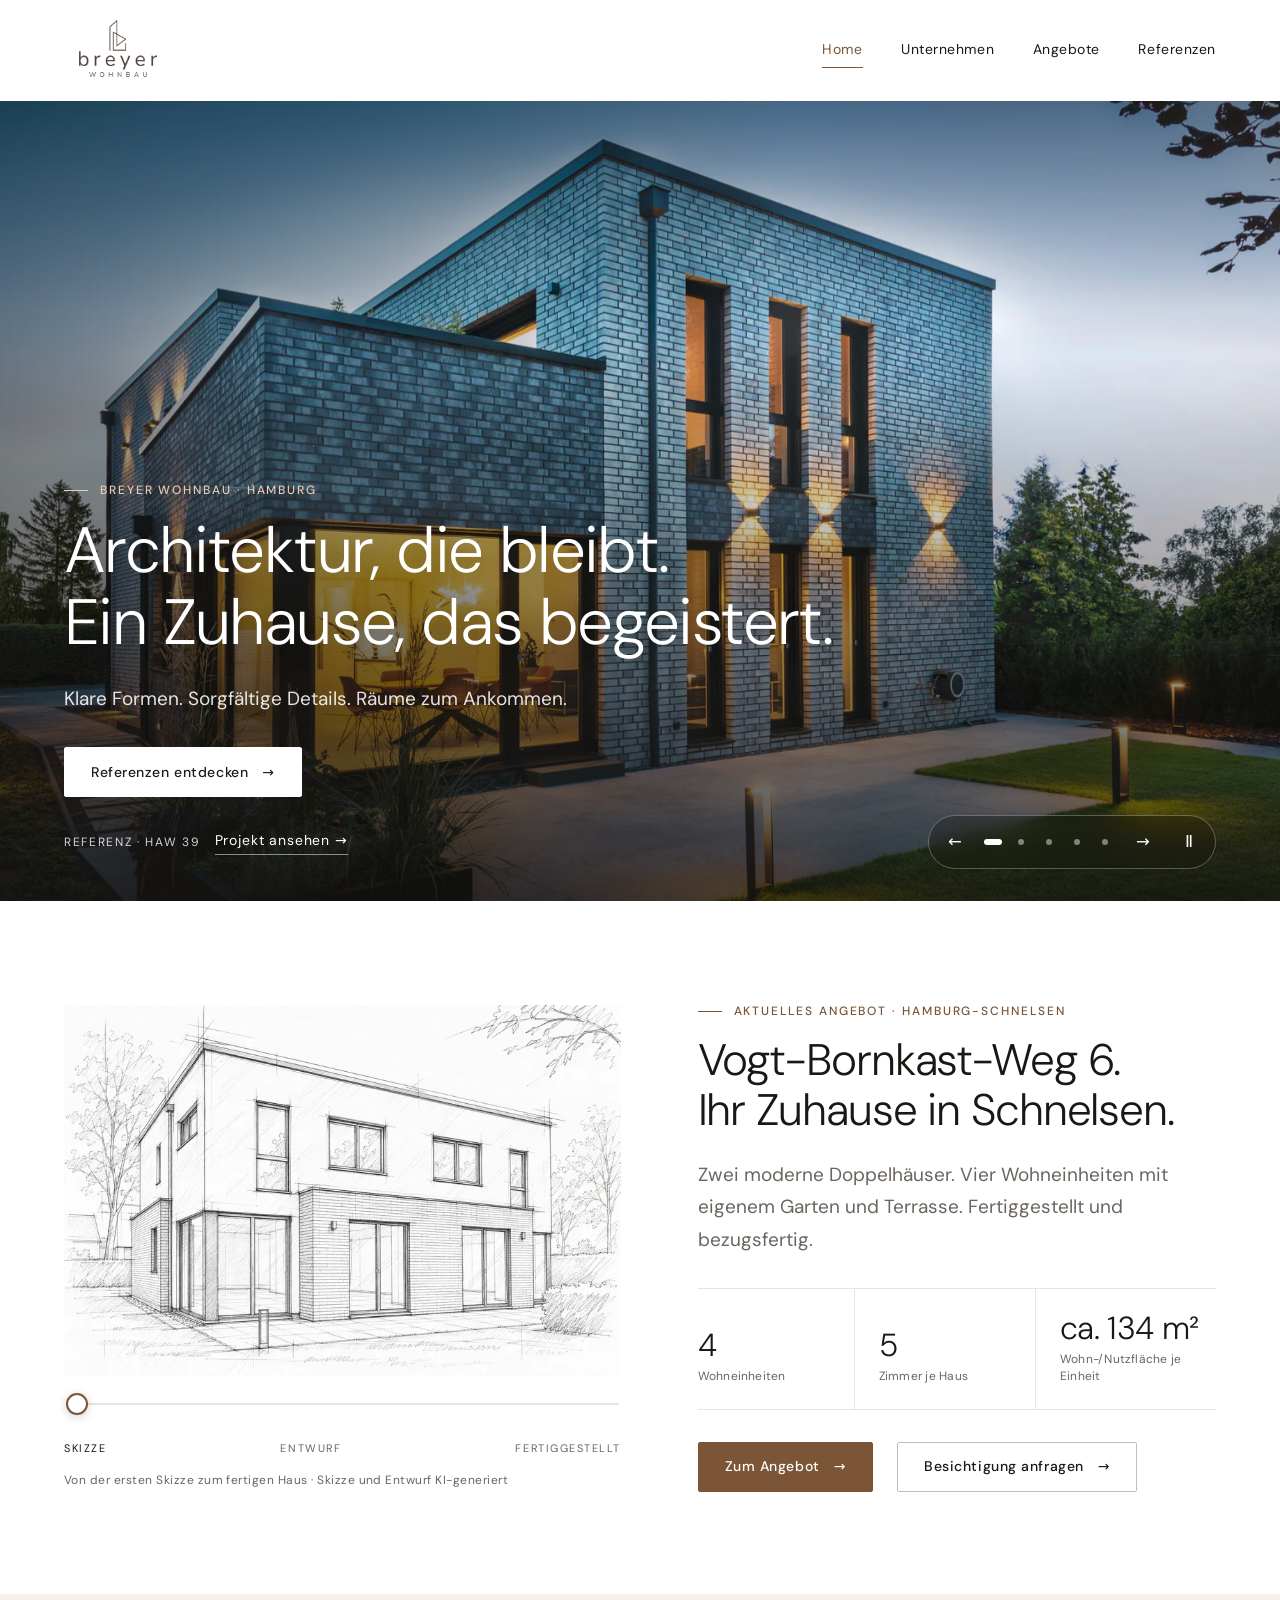
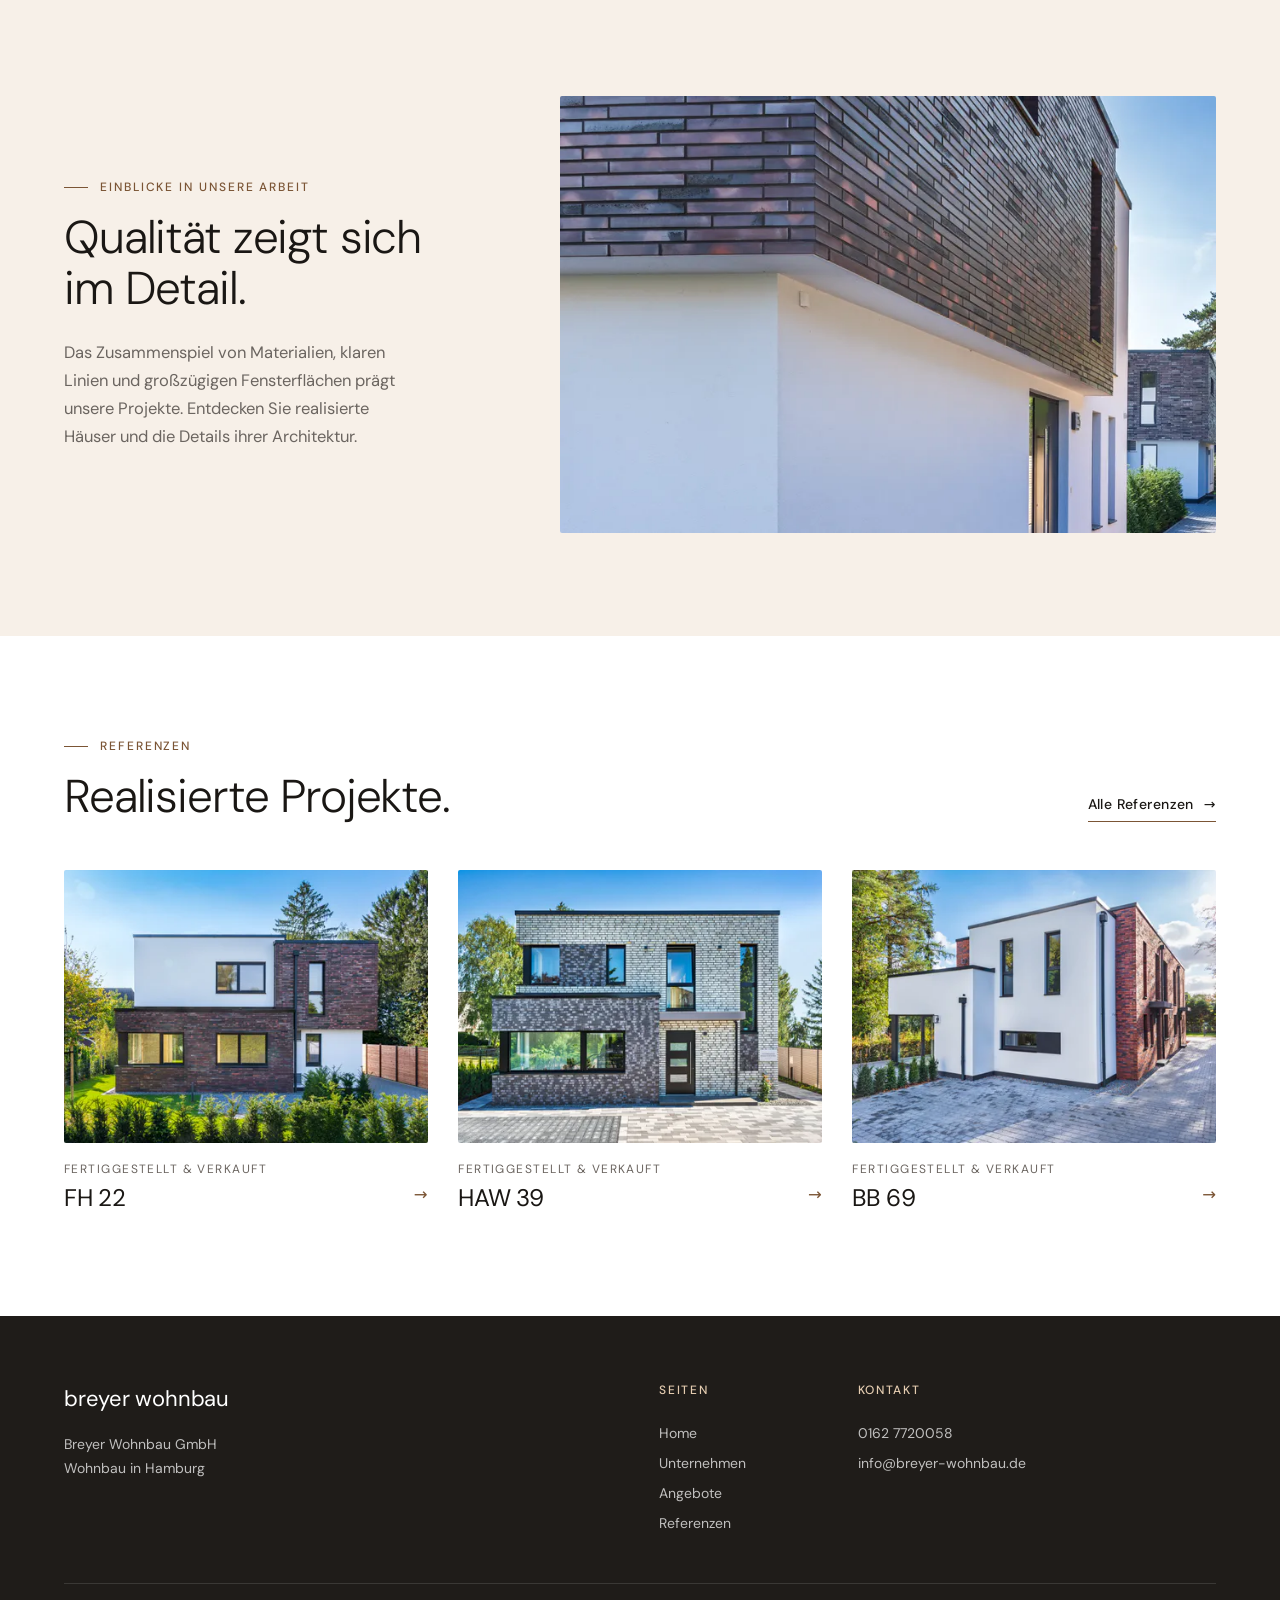
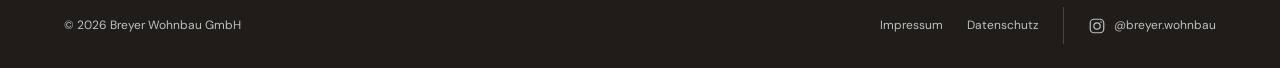
==== index.html @ ee2c21bd "Webseite Breyer Wohnbau" ====
<!doctype html>
<html lang="de">
<head>
<meta charset="utf-8">
<meta name="viewport" content="width=device-width,initial-scale=1">

<title>Breyer Wohnbau GmbH · Wohnbau in Hamburg</title>
<meta name="description" content="Breyer Wohnbau GmbH – moderne Wohnhäuser in Hamburg. Aktuell: zwei Doppelhäuser mit vier Wohneinheiten am Vogt-Bornkast-Weg 6 in Hamburg-Schnelsen, fertiggestellt und bezugsfertig.">
<meta name="theme-color" content="#ffffff">
<meta property="og:type" content="website">
<meta property="og:locale" content="de_DE">
<meta property="og:site_name" content="Breyer Wohnbau GmbH">
<meta property="og:title" content="Breyer Wohnbau GmbH · Wohnbau in Hamburg">
<meta property="og:description" content="Breyer Wohnbau GmbH – moderne Wohnhäuser in Hamburg. Aktuell: zwei Doppelhäuser mit vier Wohneinheiten am Vogt-Bornkast-Weg 6 in Hamburg-Schnelsen, fertiggestellt und bezugsfertig.">
<link rel="icon" href="favicon.png" type="image/png">
<link rel="apple-touch-icon" href="apple-touch-icon.png">
<link rel="preload" href="schriften/dm-sans-latin-400-normal.woff2" as="font" type="font/woff2" crossorigin>
<link rel="preload" href="schriften/dm-sans-latin-300-normal.woff2" as="font" type="font/woff2" crossorigin>
<link rel="preload" as="image" type="image/webp" imagesrcset="bilder/haw-39-04-480.webp 480w, bilder/haw-39-04-800.webp 800w, bilder/haw-39-04-1200.webp 1200w, bilder/haw-39-04-1600.webp 1600w, bilder/haw-39-04-2400.webp 2400w" imagesizes="100vw">
<link rel="stylesheet" href="design.css">
<link rel="stylesheet" href="style.css">
</head>
<body class="seite-index">
<a class="skip" href="#inhalt">Zum Inhalt springen</a>
<header class="kopf">
<div class="kopf-innen">
<a class="nav-logo" href="index.html" aria-label="Breyer Wohnbau GmbH – zur Startseite"><img src="bilder/logo.png" alt="Breyer Wohnbau GmbH" width="320" height="231"></a>
<button class="nav-toggle" type="button" aria-expanded="false" aria-controls="hauptnav"><span class="nav-toggle-text">Menü</span><span class="nav-toggle-icon" aria-hidden="true"></span></button>
<nav id="hauptnav" class="nav-links" aria-label="Hauptnavigation"><a href="index.html" aria-current="page">Home</a><a href="ueber-uns.html">Unternehmen</a><a href="angebot.html">Angebote</a><a href="referenzen.html">Referenzen</a><div class="nav-social"><a class="social-link" href="https://www.instagram.com/breyer.wohnbau/" target="_blank" rel="noopener" aria-label="Instagram (@breyer.wohnbau) – öffnet in neuem Fenster"><svg viewBox="0 0 24 24" width="18" height="18" aria-hidden="true" focusable="false"><rect x="3" y="3" width="18" height="18" rx="5" fill="none" stroke="currentColor" stroke-width="1.6"/><circle cx="12" cy="12" r="4.2" fill="none" stroke="currentColor" stroke-width="1.6"/><circle cx="17.4" cy="6.6" r="1.1" fill="currentColor"/></svg><span>@breyer.wohnbau</span></a></div></nav>
</div>
</header>
<main id="inhalt" tabindex="-1">
<section class="home-slideshow" aria-roledescription="Karussell" aria-label="Bildergalerie realisierter Projekte" tabindex="-1" data-intervall="6000"><div class="home-message"><div class="wrap"><p class="home-kicker">Breyer Wohnbau · Hamburg</p><h1>Architektur, die bleibt.<br>Ein Zuhause, das begeistert.</h1><p class="home-lead">Klare Formen. Sorgfältige Details. Räume zum Ankommen.</p><div class="home-actions"><a class="btn btn-hell" href="referenzen.html">Referenzen entdecken <span class="pfeil" aria-hidden="true">→</span></a></div></div></div><div class="home-stage"><figure class="home-slide active" aria-hidden="false" data-titel="Referenz · HAW 39" data-ziel="referenz-haw-39.html"><picture><source type="image/webp" srcset="bilder/haw-39-04-480.webp 480w, bilder/haw-39-04-800.webp 800w, bilder/haw-39-04-1200.webp 1200w, bilder/haw-39-04-1600.webp 1600w, bilder/haw-39-04-2400.webp 2400w" sizes="100vw"><img src="bilder/haw-39-04-1600.jpg" alt="Wohnhaus im Projekt HAW 39 mit Klinkerfassade und beleuchteten Fenstern in der Abenddämmerung" width="3000" height="2002" fetchpriority="high" decoding="async" style="object-position:50% 40%"></picture></figure><figure class="home-slide" aria-hidden="true" data-titel="Referenz · WA 24" data-ziel="referenz-wa-24.html"><picture><source type="image/webp" srcset="bilder/wa-24-01-480.webp 480w, bilder/wa-24-01-800.webp 800w, bilder/wa-24-01-1200.webp 1200w, bilder/wa-24-01-1600.webp 1600w, bilder/wa-24-01-2400.webp 2400w" sizes="100vw"><img src="bilder/wa-24-01-1600.jpg" alt="Helle Fassade mit Fensterläden, Terrasse und Garten im Projekt WA 24" width="3000" height="2002" loading="lazy" decoding="async" style="object-position:50% 35%"></picture></figure><figure class="home-slide" aria-hidden="true" data-titel="Referenz · FH 22" data-ziel="referenz-fh-22.html"><picture><source type="image/webp" srcset="bilder/fh-22-01-480.webp 480w, bilder/fh-22-01-800.webp 800w, bilder/fh-22-01-1200.webp 1200w, bilder/fh-22-01-1600.webp 1600w, bilder/fh-22-01-2400.webp 2400w" sizes="100vw"><img src="bilder/fh-22-01-1600.jpg" alt="Einfamilienhaus im Projekt FH 22 mit heller Fassade und dunklem Klinker" width="2500" height="1669" loading="lazy" decoding="async" style="object-position:50% 45%"></picture></figure><figure class="home-slide" aria-hidden="true" data-titel="Referenz · SW 9" data-ziel="referenz-sw-9.html"><picture><source type="image/webp" srcset="bilder/sw-9-01-480.webp 480w, bilder/sw-9-01-800.webp 800w, bilder/sw-9-01-1200.webp 1200w, bilder/sw-9-01-1600.webp 1600w, bilder/sw-9-01-2400.webp 2400w" sizes="100vw"><img src="bilder/sw-9-01-1600.jpg" alt="Mehrfamilienhaus im Projekt SW 9 mit heller Putzfassade, dunklem Klinker und Balkonen" width="3000" height="2002" loading="lazy" decoding="async" style="object-position:50% 35%"></picture></figure><figure class="home-slide" aria-hidden="true" data-titel="Referenz · BB 69" data-ziel="referenz-bb-69.html"><picture><source type="image/webp" srcset="bilder/bb-69-01-480.webp 480w, bilder/bb-69-01-800.webp 800w, bilder/bb-69-01-1200.webp 1200w, bilder/bb-69-01-1600.webp 1600w, bilder/bb-69-01-2400.webp 2400w" sizes="100vw"><img src="bilder/bb-69-01-1600.jpg" alt="Wohnhaus im Projekt BB 69 mit weißer Putzfassade und rotem Klinker" width="3000" height="2002" loading="lazy" decoding="async" style="object-position:50% 40%"></picture></figure><div class="home-shade" aria-hidden="true"></div><div class="home-stage-fuss wrap"><a class="slide-caption" href="referenz-haw-39.html" aria-live="polite">Referenz · HAW 39 <span class="slide-caption-mehr">Projekt ansehen <span class="pfeil" aria-hidden="true">→</span></span></a><div class="slide-controls"><button type="button" data-prev aria-label="Vorheriges Bild">←</button><div class="slide-dots"><button type="button" class="slide-dot" aria-label="Bild 1 von 5: Referenz · HAW 39" aria-pressed="true" data-slide="0"></button><button type="button" class="slide-dot" aria-label="Bild 2 von 5: Referenz · WA 24" aria-pressed="false" data-slide="1"></button><button type="button" class="slide-dot" aria-label="Bild 3 von 5: Referenz · FH 22" aria-pressed="false" data-slide="2"></button><button type="button" class="slide-dot" aria-label="Bild 4 von 5: Referenz · SW 9" aria-pressed="false" data-slide="3"></button><button type="button" class="slide-dot" aria-label="Bild 5 von 5: Referenz · BB 69" aria-pressed="false" data-slide="4"></button></div><button type="button" data-next aria-label="Nächstes Bild">→</button><button type="button" data-pause aria-label="Slideshow pausieren"><span aria-hidden="true">Ⅱ</span></button></div></div></div></section>
<section class="sec stil-angebot" id="aktuelles-angebot"><div class="wrap project-preview"><figure class="pp-bild pp-schieber"><div class="schieber schieber-klein" data-max="200"><div class="schieber-bild"><div class="schieber-ebene" data-stufe="0"><picture><source type="image/webp" srcset="bilder/vbw-verlauf-skizze-480.webp 480w, bilder/vbw-verlauf-skizze-800.webp 800w, bilder/vbw-verlauf-skizze-1200.webp 1200w, bilder/vbw-verlauf-skizze-1536.webp 1536w" sizes="(max-width:860px) 100vw, 58vw"><img src="bilder/vbw-verlauf-skizze-1536.jpg" alt="" width="1536" height="1024" decoding="async"></picture></div><div class="schieber-ebene" data-stufe="1" data-von="0" data-bis="100"><picture><source type="image/webp" srcset="bilder/vbw-verlauf-entwurf-480.webp 480w, bilder/vbw-verlauf-entwurf-800.webp 800w, bilder/vbw-verlauf-entwurf-1200.webp 1200w, bilder/vbw-verlauf-entwurf-1536.webp 1536w" sizes="(max-width:860px) 100vw, 58vw"><img src="bilder/vbw-verlauf-entwurf-1536.jpg" alt="" width="1536" height="1024" decoding="async"></picture></div><div class="schieber-ebene" data-stufe="2" data-von="100" data-bis="200"><picture><source type="image/webp" srcset="bilder/vbw-verlauf-fertig-480.webp 480w, bilder/vbw-verlauf-fertig-800.webp 800w, bilder/vbw-verlauf-fertig-1200.webp 1200w, bilder/vbw-verlauf-fertig-1536.webp 1536w" sizes="(max-width:860px) 100vw, 58vw"><img src="bilder/vbw-verlauf-fertig-1536.jpg" alt="Vogt-Bornkast-Weg 6: fertiggestelltes Doppelhaus, Gartenseite mit heller Putzfassade, dunklem Klinker und großen Glasflächen" width="1536" height="1024" decoding="async"></picture></div></div><div class="schieber-steuer"><input class="schieber-regler" type="range" min="0" max="200" step="1" value="0" aria-label="Darstellung wählen: Skizze, Entwurf, Fertiggestellt" aria-valuetext="Skizze"><div class="schieber-marken"><button type="button" data-wert="0" aria-current="true">Skizze</button><button type="button" data-wert="100">Entwurf</button><button type="button" data-wert="200">Fertiggestellt</button></div></div></div><figcaption class="pp-verlauf-text">Von der ersten Skizze zum fertigen Haus · Skizze und Entwurf KI-generiert</figcaption></figure><div class="pp-text"><p class="sec-label">Aktuelles Angebot · Hamburg-Schnelsen</p><h2 class="sec-title">Vogt-Bornkast-Weg 6.<br>Ihr Zuhause in Schnelsen.</h2><div class="pp-copy"><p>Zwei moderne Doppelhäuser. Vier Wohneinheiten mit eigenem Garten und Terrasse. Fertiggestellt und bezugsfertig.</p></div><dl class="kennzahlen"><div><dt>Wohneinheiten</dt><dd>4</dd></div><div><dt>Zimmer je Haus</dt><dd>5</dd></div><div><dt>Wohn-/Nutzfläche je Einheit</dt><dd>ca. 134 m²</dd></div></dl><div class="aktionen"><a class="btn" href="vogt-bornkast-weg-6.html">Zum Angebot <span class="pfeil" aria-hidden="true">→</span></a><a class="btn btn-linie" href="mailto:info@breyer-wohnbau.de?subject=Besichtigungsanfrage%20%E2%80%93%20Vogt-Bornkast-Weg%206">Besichtigung anfragen <span class="pfeil" aria-hidden="true">→</span></a></div></div></div></section>
<section class="sec sec-alt" id="handwerk"><div class="wrap project-preview bild-rechts"><figure class="pp-bild"><picture><source type="image/webp" srcset="bilder/qualitaet-detail-480.webp 480w, bilder/qualitaet-detail-800.webp 800w, bilder/qualitaet-detail-1200.webp 1200w, bilder/qualitaet-detail-1470.webp 1470w" sizes="(max-width:860px) 100vw, 58vw"><img src="bilder/qualitaet-detail-1470.jpg" alt="Auskragendes Obergeschoss mit Langformat-Klinker über weiß verputztem Erdgeschoss mit Hauseingang" width="1470" height="980" loading="lazy" decoding="async"></picture></figure><div class="pp-text"><p class="sec-label">Einblicke in unsere Arbeit</p><h2 class="sec-title">Qualität zeigt sich<br>im Detail.</h2><div class="pp-copy"><p>Das Zusammenspiel von Materialien, klaren Linien und großzügigen Fensterflächen prägt unsere Projekte. Entdecken Sie realisierte Häuser und die Details ihrer Architektur.</p></div></div></div></section>
<section class="sec" id="referenzen"><div class="wrap"><div class="sec-kopf"><div><p class="sec-label">Referenzen</p><h2 class="sec-title">Realisierte Projekte.</h2></div><a class="textlink" href="referenzen.html">Alle Referenzen <span class="pfeil" aria-hidden="true">→</span></a></div><div class="ref-karten"><a class="ref-karte" href="referenz-fh-22.html"><span class="ref-karte-bild"><picture><source type="image/webp" srcset="bilder/referenz-fh-22-480.webp 480w, bilder/referenz-fh-22-800.webp 800w, bilder/referenz-fh-22-1200.webp 1200w, bilder/referenz-fh-22-1600.webp 1600w, bilder/referenz-fh-22-2400.webp 2400w" sizes="(max-width:700px) 100vw, (max-width:1100px) 50vw, 400px"><img src="bilder/referenz-fh-22-1600.jpg" alt="Einfamilienhaus im Projekt FH 22 mit heller Fassade und dunklem Klinker" width="2500" height="1669" loading="lazy" decoding="async"></picture></span><span class="ref-karte-text"><span class="ref-karte-status">Fertiggestellt &amp; verkauft</span><span class="ref-karte-titel">FH 22</span></span><span class="pfeil" aria-hidden="true">→</span></a><a class="ref-karte" href="referenz-haw-39.html"><span class="ref-karte-bild"><picture><source type="image/webp" srcset="bilder/referenz-haw-39-480.webp 480w, bilder/referenz-haw-39-800.webp 800w, bilder/referenz-haw-39-1200.webp 1200w, bilder/referenz-haw-39-1600.webp 1600w, bilder/referenz-haw-39-2400.webp 2400w" sizes="(max-width:700px) 100vw, (max-width:1100px) 50vw, 400px"><img src="bilder/referenz-haw-39-1600.jpg" alt="HAW 39: Vorderansicht mit heller und dunkler Klinkerfassade und großen Fenstern" width="3000" height="2002" loading="lazy" decoding="async"></picture></span><span class="ref-karte-text"><span class="ref-karte-status">Fertiggestellt &amp; verkauft</span><span class="ref-karte-titel">HAW 39</span></span><span class="pfeil" aria-hidden="true">→</span></a><a class="ref-karte" href="referenz-bb-69.html"><span class="ref-karte-bild"><picture><source type="image/webp" srcset="bilder/referenz-bb-69-480.webp 480w, bilder/referenz-bb-69-800.webp 800w, bilder/referenz-bb-69-1200.webp 1200w, bilder/referenz-bb-69-1600.webp 1600w, bilder/referenz-bb-69-2400.webp 2400w" sizes="(max-width:700px) 100vw, (max-width:1100px) 50vw, 400px"><img src="bilder/referenz-bb-69-1600.jpg" alt="BB 69: Wohnhaus mit weißer Putzfassade, rotem Klinker und gepflasterter Zufahrt" width="3000" height="2002" loading="lazy" decoding="async"></picture></span><span class="ref-karte-text"><span class="ref-karte-status">Fertiggestellt &amp; verkauft</span><span class="ref-karte-titel">BB 69</span></span><span class="pfeil" aria-hidden="true">→</span></a></div></div></section>
</main>
<footer class="fuss">
<div class="wrap fuss-grid">
<div class="fuss-marke"><p class="footer-logo">breyer wohnbau</p><p>Breyer Wohnbau GmbH<br>Wohnbau in Hamburg</p></div>
<nav class="fuss-nav" aria-label="Fußzeile"><p class="fuss-titel">Seiten</p><a href="index.html">Home</a><a href="ueber-uns.html">Unternehmen</a><a href="angebot.html">Angebote</a><a href="referenzen.html">Referenzen</a></nav>
<div class="fuss-kontakt"><p class="fuss-titel">Kontakt</p><a href="tel:+491627720058">0162 7720058</a><a href="mailto:info@breyer-wohnbau.de">info@breyer-wohnbau.de</a></div>
</div>
<div class="wrap fuss-unten"><p class="footer-copy">© 2026 Breyer Wohnbau GmbH</p><div class="footer-links"><a href="impressum.html">Impressum</a><a href="datenschutz.html">Datenschutz</a><a class="social-link" href="https://www.instagram.com/breyer.wohnbau/" target="_blank" rel="noopener" aria-label="Instagram (@breyer.wohnbau) – öffnet in neuem Fenster"><svg viewBox="0 0 24 24" width="18" height="18" aria-hidden="true" focusable="false"><rect x="3" y="3" width="18" height="18" rx="5" fill="none" stroke="currentColor" stroke-width="1.6"/><circle cx="12" cy="12" r="4.2" fill="none" stroke="currentColor" stroke-width="1.6"/><circle cx="17.4" cy="6.6" r="1.1" fill="currentColor"/></svg><span>@breyer.wohnbau</span></a></div></div>
</footer>
<script src="seite.js" defer></script>
</body>
</html>
---- design.css ----
@font-face{font-family:'DM Sans';font-style:normal;font-weight:300;font-display:swap;src:url(schriften/dm-sans-latin-300-normal.woff2) format('woff2')}
@font-face{font-family:'DM Sans';font-style:normal;font-weight:400;font-display:swap;src:url(schriften/dm-sans-latin-400-normal.woff2) format('woff2')}
@font-face{font-family:'DM Sans';font-style:normal;font-weight:500;font-display:swap;src:url(schriften/dm-sans-latin-500-normal.woff2) format('woff2')}
:root{--braun:#7B5535;--braun-light:#F7F0E8;--braun-mid:#C4A882;--braun-dunkel-hell:#E4CCB0;--text:#1A1714;--gray-600:#6B6560;--gray-200:#E8E4DE;--white:#FFFFFF;--font-kopf:'DM Sans',system-ui,sans-serif;--font-text:'DM Sans',system-ui,sans-serif;--radius:2px}
---- style.css ----
/* =========================================================================
   Breyer Wohnbau – Gestaltung
   Farben und Schriften kommen aus design.css (inhalt/design.json).
   Aufbau: 1 Grundlagen · 2 Raster & Typografie · 3 Komponenten · 4 Bausteine
           5 Kopf & Fuß · 6 Animation · 7 Responsiv
   ========================================================================= */

/* ---------- 1 Grundlagen ---------- */
:root{
  --wrap:1240px;
  --wrap-breit:1440px;
  --rand:clamp(20px,5vw,64px);
  --kopf-h:100px;
  /* Abstände (8er-System) */
  --s1:8px;--s2:16px;--s3:24px;--s4:32px;--s5:48px;--s6:64px;--s7:96px;
  --sec-y:clamp(64px,8vw,112px);
  /* Schriftgrößen */
  --fs-xs:12px;--fs-s:14px;--fs-m:16.5px;--fs-l:clamp(17px,.4vw + 15.5px,19px);
  --fs-h3:clamp(20px,.6vw + 17px,24px);
  --fs-h2:clamp(30px,2.2vw + 18px,46px);
  --fs-h1:clamp(38px,3.6vw + 18px,70px);
  /* Farben (abgeleitet) */
  --papier:#fbf9f6;
  --dunkel:#1f1c19;
  --linie:var(--gray-200);
  --ease:cubic-bezier(.22,.61,.36,1);
}
*,*::before,*::after{box-sizing:border-box}
*{margin:0;padding:0}
html{-webkit-text-size-adjust:100%;text-size-adjust:100%;scroll-padding-top:calc(var(--kopf-h) + 64px)}
@media (prefers-reduced-motion:no-preference){html{scroll-behavior:smooth}}
body{font-family:var(--font-text);font-size:var(--fs-m);line-height:1.7;color:var(--text);background:var(--white);-webkit-font-smoothing:antialiased;-moz-osx-font-smoothing:grayscale;text-rendering:optimizeLegibility;font-variant-numeric:lining-nums;overflow-x:clip}
a{color:inherit;text-decoration:none}
img{display:block;max-width:100%;height:auto}
picture{display:contents}
button{font:inherit;color:inherit}
ul{list-style:none}
:focus-visible{outline:2px solid var(--braun);outline-offset:3px;border-radius:1px}
main:focus{outline:none}
.skip{position:absolute;left:12px;top:-60px;z-index:300;background:var(--dunkel);color:#fff;padding:10px 16px;font-size:var(--fs-s);transition:top .2s}
.skip:focus{top:12px}
.sr-only{position:absolute;width:1px;height:1px;padding:0;margin:-1px;overflow:hidden;clip:rect(0,0,0,0);white-space:nowrap;border:0}
mark.platzhalter{background:#fff3b0;color:#5c4300;border:1px dashed #c79a00;padding:0 4px;border-radius:2px;font-weight:500;-webkit-box-decoration-break:clone;box-decoration-break:clone}
::selection{background:var(--braun-dunkel-hell);color:var(--dunkel)}

/* ---------- 2 Raster & Typografie ---------- */
.wrap{width:100%;max-width:calc(var(--wrap) + 2 * var(--rand));margin-inline:auto;padding-inline:var(--rand)}
.wrap-breit{width:100%;max-width:calc(var(--wrap-breit) + 2 * var(--rand));margin-inline:auto;padding-inline:var(--rand)}
.sec{padding-block:var(--sec-y)}
.sec + .sec:not(.sec-alt){border-top:1px solid var(--linie)}
.sec-alt + .sec:not(.sec-alt){border-top:0}
.sec-alt{background:var(--braun-light)}

.sec-label,.hero-tag,.home-kicker{display:flex;align-items:center;gap:12px;margin-bottom:var(--s2);font-size:var(--fs-xs);font-weight:500;letter-spacing:.16em;text-transform:uppercase;color:var(--braun);line-height:1.4}
.sec-label::before,.hero-tag::before,.home-kicker::before{content:'';flex:none;width:24px;height:1px;background:currentColor}
h1,h2,h3{font-family:var(--font-kopf);font-weight:300;line-height:1.12;letter-spacing:-.025em;color:var(--text);text-wrap:balance}
.sec-title{font-size:var(--fs-h2);margin-bottom:var(--s4)}
h1.sec-title{font-size:var(--fs-h1)}
.sec-title em,h1 em{font-style:normal;color:var(--braun)}
.lead{font-size:var(--fs-l);line-height:1.65;color:var(--gray-600);max-width:34em}
.muted{font-size:var(--fs-s);line-height:1.6;color:var(--gray-600);margin-top:var(--s3);max-width:42em}
p{max-width:65ch}

/* ---------- 3 Komponenten ---------- */
.pfeil{display:inline-block;transition:transform .35s var(--ease)}
.btn{display:inline-flex;align-items:center;justify-content:center;gap:14px;min-height:50px;padding:14px 26px;background:var(--braun);color:#fff;border:1px solid var(--braun);border-radius:var(--radius);font-size:var(--fs-s);font-weight:500;letter-spacing:.04em;line-height:1.2;transition:background-color .3s var(--ease),color .3s var(--ease),border-color .3s var(--ease)}
.btn:hover{background:#5f4129;border-color:#5f4129}
.btn:hover .pfeil,.textlink:hover .pfeil,.ref-karte:hover .pfeil,.rd-weiter:hover .pfeil{transform:translateX(4px)}
.btn-linie{background:transparent;color:var(--text);border-color:rgba(26,23,20,.28)}
.btn-linie:hover{background:var(--text);color:#fff;border-color:var(--text)}
.btn-hell{background:#fff;color:var(--dunkel);border-color:#fff}
.btn-hell:hover{background:var(--braun-light);border-color:var(--braun-light)}
.btn-glas{background:rgba(255,255,255,.08);color:#fff;border-color:rgba(255,255,255,.55);-webkit-backdrop-filter:blur(6px);backdrop-filter:blur(6px)}
.btn-glas:hover{background:rgba(255,255,255,.2);border-color:#fff}
.btn-abstand{margin-top:var(--s4)}
.textlink{display:inline-flex;align-items:center;gap:10px;padding-block:6px;font-size:var(--fs-s);font-weight:500;letter-spacing:.03em;color:var(--text);background:linear-gradient(var(--braun),var(--braun)) 0 100%/100% 1px no-repeat;transition:background-size .4s var(--ease),color .3s}
.textlink:hover{color:var(--braun);background-size:40% 1px}
.aktionen{display:flex;flex-wrap:wrap;align-items:center;gap:var(--s2) var(--s3);margin-top:var(--s4)}

.kennzahlen{display:flex;flex-wrap:wrap;gap:0;margin-top:var(--s4);border-top:1px solid var(--linie);border-bottom:1px solid var(--linie)}
.kennzahlen>div{flex:1 1 0;min-width:120px;padding:var(--s3) var(--s3) var(--s3) 0;display:flex;flex-direction:column-reverse;gap:6px}
.kennzahlen>div+div{padding-left:var(--s3);border-left:1px solid var(--linie)}
.kennzahlen dd{font-family:var(--font-kopf);font-size:clamp(24px,1.4vw + 14px,32px);font-weight:300;line-height:1;letter-spacing:-.02em;font-variant-numeric:lining-nums tabular-nums;white-space:nowrap}
.kennzahlen dt{font-size:var(--fs-xs);line-height:1.4;color:var(--gray-600);letter-spacing:.02em}

/* ---------- 4 Bausteine ---------- */

/* Startseite: Bildauftakt */
.home-slideshow{position:relative;display:flex;flex-direction:column;background:var(--dunkel);color:#fff;outline:none}
.home-stage{order:1}
.home-message{order:2}
.home-stage{position:relative;height:clamp(560px,calc(100svh - var(--kopf-h)),940px);overflow:hidden;background:#2a2723}
.home-slide{position:absolute;inset:0;margin:0;opacity:0;visibility:hidden;transition:opacity 1.4s var(--ease),visibility 0s linear 1.4s}
.home-slide.active{opacity:1;visibility:visible;transition:opacity 1.4s var(--ease),visibility 0s}
.home-slide img{width:100%;height:100%;object-fit:cover;transform:scale(1.001);transform-origin:50% 45%}
.home-slide.active img{animation:sanfterZoom 9s linear both}
.home-slideshow.is-paused .home-slide img{animation-play-state:paused}
@keyframes sanfterZoom{from{transform:scale(1.001)}to{transform:scale(1.045)}}
.home-shade{position:absolute;inset:0;pointer-events:none;background:linear-gradient(180deg,rgba(18,16,14,.38) 0%,rgba(18,16,14,0) 26%),linear-gradient(0deg,rgba(18,16,14,.78) 0%,rgba(18,16,14,.32) 42%,rgba(18,16,14,0) 68%),linear-gradient(90deg,rgba(18,16,14,.42) 0%,rgba(18,16,14,0) 62%)}
.home-message{position:absolute;left:0;right:0;bottom:calc(var(--s7) + 8px);z-index:2;pointer-events:none}
.home-message .wrap>*{pointer-events:auto}
.home-kicker{color:var(--braun-dunkel-hell)}
.home-message h1{color:#fff;font-size:var(--fs-h1);max-width:14em;margin-bottom:var(--s3);text-shadow:0 1px 30px rgba(0,0,0,.25)}
.home-lead{font-size:var(--fs-l);color:rgba(255,255,255,.88);max-width:32em}
.home-actions{display:flex;flex-wrap:wrap;gap:var(--s2);margin-top:var(--s4)}
.home-stage-fuss{position:absolute;left:0;right:0;bottom:var(--s4);z-index:3;display:flex;align-items:center;justify-content:space-between;gap:var(--s3)}
.slide-caption{display:inline-flex;align-items:center;gap:14px;min-height:44px;font-size:var(--fs-xs);letter-spacing:.14em;text-transform:uppercase;color:rgba(255,255,255,.82);transition:color .3s}
.slide-caption-mehr{letter-spacing:.06em;text-transform:none;font-size:var(--fs-s);color:#fff;border-bottom:1px solid rgba(255,255,255,.5);padding-bottom:2px}
a.slide-caption:hover{color:#fff}
a.slide-caption:hover .pfeil{transform:translateX(4px)}
.slide-controls{display:flex;align-items:center;gap:2px;margin-left:auto;padding:4px;border:1px solid rgba(255,255,255,.28);border-radius:999px;background:rgba(18,16,14,.28);-webkit-backdrop-filter:blur(10px);backdrop-filter:blur(10px)}
.slide-controls button{display:grid;place-items:center;width:44px;height:44px;border:0;border-radius:50%;background:transparent;color:#fff;cursor:pointer;transition:background-color .25s}
.slide-controls button:hover{background:rgba(255,255,255,.14)}
.slide-controls button:focus-visible{outline:2px solid #fff;outline-offset:-2px}
.slide-dots{display:flex}
.slide-controls .slide-dot{width:28px}
.slide-dot::after{content:'';display:block;width:6px;height:6px;border-radius:999px;background:rgba(255,255,255,.45);transition:width .4s var(--ease),background-color .4s}
.slide-dot[aria-pressed=true]::after{width:18px;background:#fff}
.home-images-only .home-stage-fuss{bottom:var(--s3)}

/* Bild und Text */
.project-preview{display:grid;grid-template-columns:repeat(12,minmax(0,1fr));column-gap:clamp(24px,3vw,48px);align-items:center}
.pp-bild{grid-column:1 / span 7;margin:0}
.pp-text{grid-column:9 / span 4}
.bild-rechts .pp-bild{grid-column:6 / span 7;order:2}
.bild-rechts .pp-text{grid-column:1 / span 4}
.pp-bild img{width:100%;border-radius:var(--radius)}
.pp-copy p{color:var(--gray-600);margin-bottom:var(--s2)}
.pp-copy p:last-child{margin-bottom:0}
.pp-copy strong{color:var(--text);font-weight:500}
.image-note{margin-top:10px;font-size:var(--fs-xs);color:var(--gray-600);letter-spacing:.02em}
.project-preview .sec-title{margin-bottom:var(--s3)}
/* Variante: aktuelles Angebot */
.stil-angebot .pp-bild{grid-column:1 / span 6}
.stil-angebot .pp-text{grid-column:7 / span 6;padding-left:clamp(0px,3vw,48px)}
.stil-angebot .sec-title{font-size:clamp(32px,2.2vw + 16px,48px)}
.stil-angebot .pp-copy p{font-size:var(--fs-l)}
/* Variante: Referenzliste – ruhiges, einheitliches Format */
.stil-referenz{padding-block:clamp(48px,6vw,88px)}
.stil-referenz .pp-bild{overflow:hidden;border-radius:var(--radius)}
.stil-referenz .pp-bild img{aspect-ratio:3/2;object-fit:cover;transition:transform 1.2s var(--ease)}
.stil-referenz .pp-bild:hover img{transform:scale(1.025)}
.stil-referenz .pp-text{grid-column:9 / span 4}
.stil-referenz.bild-rechts .pp-text,.stil-referenz .bild-rechts .pp-text{grid-column:1 / span 4}
.stil-referenz .sec-title{font-size:clamp(28px,1.8vw + 18px,40px)}
.seite-referenzen .seitenkopf{padding-bottom:clamp(24px,3vw,40px)}
.seite-referenzen .seitenkopf + .sec{border-top:0}

/* Seitenkopf / Textseiten */
.seitenkopf{padding-top:clamp(56px,7vw,104px)}
.textseite .sec-title{max-width:14em}
.fliesstext{max-width:68ch;color:var(--gray-600)}
.fliesstext h2{font-size:var(--fs-h3);font-weight:400;letter-spacing:-.01em;color:var(--text);margin:var(--s5) 0 var(--s1)}
.fliesstext h3{font-family:var(--font-text);font-size:var(--fs-m);font-weight:500;letter-spacing:0;color:var(--text);margin:var(--s3) 0 6px}
.fliesstext p,.fliesstext ul{margin-bottom:var(--s2)}
.fliesstext ul{padding-left:20px;list-style:disc}
.fliesstext a{color:var(--braun);text-decoration:underline;text-underline-offset:3px}
.seite-impressum .sec-title,.seite-datenschutz .sec-title{font-size:clamp(34px,2.6vw + 18px,54px)}

/* Referenzen-Auswahl (Karten) */
.sec-kopf{display:flex;justify-content:space-between;align-items:flex-end;gap:var(--s3);margin-bottom:var(--s5)}
.sec-kopf .sec-title{margin-bottom:0}
.ref-karten{display:grid;grid-template-columns:repeat(3,minmax(0,1fr));gap:clamp(16px,2.4vw,32px)}
.ref-karte{position:relative;display:grid;grid-template-columns:1fr auto;align-items:end;gap:var(--s2);color:var(--text)}
.ref-karte-bild{grid-column:1 / -1;overflow:hidden;border-radius:var(--radius);background:var(--braun-light)}
.ref-karte-bild img{width:100%;aspect-ratio:4/3;object-fit:cover;transition:transform 1.1s var(--ease)}
.ref-karte:hover .ref-karte-bild img{transform:scale(1.04)}
.ref-karte-text{display:flex;flex-direction:column;gap:4px}
.ref-karte-status{font-size:var(--fs-xs);letter-spacing:.12em;text-transform:uppercase;color:var(--gray-600)}
.ref-karte-titel{font-family:var(--font-kopf);font-size:var(--fs-h3);font-weight:400;letter-spacing:-.01em;line-height:1.25;transition:color .3s}
.ref-karte:hover .ref-karte-titel{color:var(--braun)}
.ref-karte>.pfeil{padding-bottom:4px;color:var(--braun)}

/* Angebot: Titel – Kopfzeile, darunter großes Bild im 3:2-Format */

/* Seitenmenü (Sprungmarken) */
.subnav{position:sticky;top:var(--kopf-h);z-index:50;background:rgba(255,255,255,.94);-webkit-backdrop-filter:saturate(1.4) blur(10px);backdrop-filter:saturate(1.4) blur(10px);border-bottom:1px solid var(--linie);transition:top .35s var(--ease)}
.subnav-innen{display:flex;gap:clamp(20px,3vw,40px);overflow-x:auto;scrollbar-width:none;-webkit-overflow-scrolling:touch}
.subnav-innen::-webkit-scrollbar{display:none}
.subnav a{flex:none;position:relative;padding:18px 0;font-size:var(--fs-s);color:var(--gray-600);transition:color .25s}
.subnav a::after{content:'';position:absolute;left:0;right:0;bottom:-1px;height:2px;background:var(--braun);transform:scaleX(0);transform-origin:left;transition:transform .4s var(--ease)}
.subnav a:hover,.subnav a.aktiv{color:var(--text)}
.subnav a.aktiv::after{transform:scaleX(1)}

/* Text und Punkte / zwei Spalten */
.intro-grid{display:grid;grid-template-columns:repeat(12,minmax(0,1fr));column-gap:clamp(24px,3vw,48px);align-items:start}
.intro-grid>:first-child{grid-column:1 / span 6}
.intro-grid>:last-child{grid-column:8 / span 5}
.intro-text p{color:var(--gray-600);margin-bottom:var(--s2)}
.intro-text .textlink{margin-top:var(--s2)}
.highlights{display:grid;gap:0;border-top:1px solid rgba(26,23,20,.14)}
.hl{display:grid;grid-template-columns:40px 1fr;gap:var(--s2);padding:var(--s3) 0;border-bottom:1px solid rgba(26,23,20,.14)}
.hl-n{font-size:var(--fs-xs);font-weight:500;letter-spacing:.08em;color:var(--braun);padding-top:4px;font-variant-numeric:tabular-nums}
.hl-t{font-size:var(--fs-m);font-weight:500;margin-bottom:2px}
.hl-s{font-size:var(--fs-s);color:var(--gray-600);line-height:1.6}

/* Tabellen */
.data-grid{display:grid;grid-template-columns:repeat(12,minmax(0,1fr));column-gap:clamp(24px,3vw,48px);row-gap:var(--s5);align-items:start}
.data-grid>:first-child{grid-column:1 / span 6}
.data-grid>:last-child{grid-column:8 / span 5}
.data-table{width:100%;border-collapse:collapse;font-variant-numeric:lining-nums tabular-nums}
.data-table tr{border-bottom:1px solid var(--linie)}
.data-table tr:first-child{border-top:1px solid var(--linie)}
.data-table th,.data-table td{padding:14px 0;font-size:var(--fs-s);line-height:1.5;vertical-align:baseline}
.data-table th{width:46%;padding-right:var(--s2);text-align:left;font-weight:400;color:var(--gray-600)}
.data-table td{text-align:right;font-weight:500}
.preis-tabelle th{color:var(--text);font-size:var(--fs-m)}
.preis-tabelle th span{display:block;margin-top:2px;font-size:var(--fs-xs);color:var(--gray-600)}
.preis-tabelle td{font-family:var(--font-kopf);font-size:clamp(20px,1vw + 14px,26px);font-weight:300;letter-spacing:-.01em;white-space:nowrap;vertical-align:middle}
.preis-tabelle th,.preis-tabelle td{padding-block:18px}

/* Pläne und Exposé */
.plans-grid{display:grid;grid-template-columns:repeat(3,minmax(0,1fr));gap:clamp(16px,2vw,24px)}
.plan-card{margin:0;background:#fff;border:1px solid var(--linie);border-radius:var(--radius);overflow:hidden;transition:border-color .3s,box-shadow .4s var(--ease)}
.plan-card:hover{border-color:var(--braun-mid);box-shadow:0 18px 40px -24px rgba(60,40,20,.35)}
.plan-card a{display:block;padding:clamp(14px,2vw,24px);cursor:zoom-in}
.plan-card img{width:100%;aspect-ratio:1/1;object-fit:contain}
.plan-label{display:flex;justify-content:space-between;align-items:center;padding:14px clamp(14px,2vw,24px);border-top:1px solid var(--linie);font-size:var(--fs-xs);font-weight:500;letter-spacing:.12em;text-transform:uppercase;color:var(--gray-600)}
.plan-label span{color:var(--braun);letter-spacing:0}
.expose-row{display:grid;grid-template-columns:minmax(0,1fr) auto;align-items:center;gap:var(--s4);margin-top:var(--s5);padding:clamp(24px,3vw,40px);background:#fff;border:1px solid var(--linie);border-radius:var(--radius)}
.expose-row h3{font-size:var(--fs-h3);font-weight:400;margin-bottom:var(--s1)}
.expose-row p{color:var(--gray-600)}
.download{display:flex;flex-direction:column;gap:6px;min-width:240px;padding:20px 24px;background:var(--braun);color:#fff;border-radius:var(--radius);transition:background-color .3s}
.download:hover{background:#5f4129}
.download-titel{font-size:var(--fs-m);font-weight:500}
.download-info{font-size:var(--fs-xs);color:rgba(255,255,255,.78)}

/* Kontakt */
.contact-grid{display:grid;grid-template-columns:repeat(12,minmax(0,1fr));column-gap:clamp(24px,3vw,48px);row-gap:var(--s4);align-items:start}
.contact-grid>:first-child{grid-column:1 / span 6}
.contact-grid>:last-child{grid-column:8 / span 5}
.contact-panel{padding:clamp(24px,3vw,40px);background:var(--braun-light);border-radius:var(--radius)}
.sec-alt .contact-panel{background:#fff}
.contact-name{font-family:var(--font-kopf);font-size:var(--fs-h3);font-weight:400;margin-bottom:var(--s3)}
.contact-link{display:grid;gap:2px;padding:14px 0;border-top:1px solid rgba(26,23,20,.12);font-size:var(--fs-m);word-break:break-word;transition:color .25s}
.contact-link span{font-size:var(--fs-xs);letter-spacing:.12em;text-transform:uppercase;color:var(--gray-600)}
.contact-link:hover{color:var(--braun)}

/* Termin (Open House) */
.event{padding-block:var(--s6)}
.event-innen{display:grid;grid-template-columns:180px 1fr auto;align-items:center;gap:var(--s5)}
.event-date{font-family:var(--font-kopf);font-size:60px;font-weight:300;line-height:1;color:var(--braun)}
.event-date small{display:block;margin-top:12px;font-family:var(--font-text);font-size:var(--fs-xs);letter-spacing:.14em;text-transform:uppercase}
.event h2{font-size:clamp(24px,1.4vw + 16px,32px)}
.event p{margin-top:var(--s1);color:var(--gray-600)}

/* Referenz-Detailseite */
.rd-kopf{padding-top:clamp(40px,5vw,72px);padding-bottom:clamp(28px,3.5vw,48px)}
.brotkrumen{display:flex;gap:10px;margin-bottom:var(--s4);font-size:var(--fs-xs);color:var(--gray-600)}
.brotkrumen a{transition:color .25s}
.brotkrumen a:hover{color:var(--braun)}
.rd-kopf h1{font-size:var(--fs-h1)}
.rd-unter{margin-top:var(--s2);font-size:var(--fs-l);color:var(--gray-600)}
.rd-hero{position:relative}
.rd-hero img{width:100%;aspect-ratio:3/2;max-height:calc(100svh - var(--kopf-h) - 40px);object-fit:cover;border-radius:var(--radius)}
.rd-intro{display:grid;grid-template-columns:repeat(12,minmax(0,1fr));column-gap:clamp(24px,3vw,48px);padding-block:var(--sec-y)}
.rd-intro>:first-child{grid-column:1 / span 5}
.rd-intro>:last-child{grid-column:7 / span 6}
.rd-intro h2{font-size:var(--fs-h2)}
.rd-intro-text p{color:var(--gray-600);margin-bottom:var(--s2)}
.rd-facts{display:flex;flex-wrap:wrap;margin-top:var(--s4);border-top:1px solid var(--linie)}
.rd-facts>div{flex:1 1 0;min-width:110px;display:flex;flex-direction:column-reverse;gap:6px;padding:var(--s3) var(--s3) 0 0}
.rd-facts>div+div{padding-left:var(--s3);border-left:1px solid var(--linie)}
.rd-facts dd{font-family:var(--font-kopf);font-size:clamp(24px,1.2vw + 16px,30px);font-weight:300;line-height:1.05;letter-spacing:-.02em}
.rd-facts dt{font-size:var(--fs-xs);color:var(--gray-600);line-height:1.4}
.rd-gallery{padding-bottom:var(--sec-y)}
.rd-gallery-kopf{position:relative;display:flex;justify-content:space-between;align-items:flex-end;gap:var(--s3);margin-bottom:var(--s4);padding-top:var(--sec-y)}
.rd-gallery-kopf::before{content:'';position:absolute;top:0;left:0;right:0;height:1px;background:var(--linie)}
.rd-gallery-kopf h2{font-size:var(--fs-h2)}
.rd-gallery-kopf>p{font-size:var(--fs-s);color:var(--gray-600)}
.rd-photos{display:grid;grid-template-columns:repeat(2,minmax(0,1fr));gap:clamp(12px,1.6vw,22px)}
.rd-foto{margin:0}
.rd-breit{grid-column:1 / -1}
.rd-photo{display:block;width:100%;padding:0;border:0;background:var(--braun-light);border-radius:var(--radius);overflow:hidden;cursor:zoom-in}
.rd-photo img{width:100%;aspect-ratio:3/2;object-fit:cover;transition:transform 1.1s var(--ease),opacity .3s}
.rd-photo:hover img{transform:scale(1.025)}
.rd-photo:focus-visible{outline:2px solid var(--braun);outline-offset:4px}
.rd-foto figcaption{padding-top:10px;font-size:var(--fs-xs);color:var(--gray-600);letter-spacing:.02em}
.rd-concept{padding-block:var(--sec-y);text-align:center;background:var(--braun-light);max-width:none}
.rd-concept>*{margin-inline:auto}
.rd-concept .sec-label{justify-content:center}
.rd-concept h2{font-size:var(--fs-h2);max-width:16em;margin-bottom:var(--s3)}
.rd-concept p:not(.sec-label){color:var(--gray-600);max-width:38em;font-size:var(--fs-l)}
.rd-end{border-top:1px solid var(--linie)}
.rd-end-innen{display:flex;justify-content:space-between;align-items:center;gap:var(--s3);padding-block:var(--s5)}
.rd-zurueck{font-size:var(--fs-s);color:var(--gray-600);transition:color .25s}
.rd-zurueck:hover{color:var(--braun)}
.rd-weiter{display:flex;flex-direction:column;align-items:flex-end;gap:4px;text-align:right}
.rd-weiter span:first-child{font-size:var(--fs-xs);letter-spacing:.14em;text-transform:uppercase;color:var(--gray-600)}
.rd-weiter strong{font-family:var(--font-kopf);font-size:var(--fs-h3);font-weight:400;transition:color .25s}
.rd-weiter:hover strong{color:var(--braun)}
/* Bildansicht */
.rd-viewer{position:fixed;inset:0;width:100vw;height:100vh;height:100dvh;max-width:none;max-height:none;margin:0;padding:0;border:0;background:#141210;color:#fff;overflow:hidden}
.rd-viewer[open]{display:grid;grid-template-rows:minmax(0,1fr) auto auto}
.rd-viewer::backdrop{background:rgba(10,9,8,.9)}
.rd-viewer-bild{position:relative;display:grid;place-items:center;min-height:0;padding:clamp(56px,6vw,72px) clamp(8px,4vw,72px) 8px}
.rd-viewer-bild{overflow:hidden}
.rd-viewer-bild img{max-width:100%;max-height:calc(100dvh - 190px);width:auto;height:auto;object-fit:contain;border-radius:2px;transition:opacity .35s var(--ease)}
.rd-viewer-bild img.laedt{opacity:.25}
.rd-viewer-text{max-width:none;padding:10px var(--rand) 0;text-align:center;font-size:var(--fs-s);color:rgba(255,255,255,.75)}
.rd-viewer-leiste{display:flex;justify-content:center;align-items:center;gap:var(--s3);padding:12px 0 max(16px,env(safe-area-inset-bottom))}
.rd-zaehler{min-width:64px;text-align:center;font-size:var(--fs-s);font-variant-numeric:tabular-nums;color:rgba(255,255,255,.75)}
.rd-viewer button{display:grid;place-items:center;width:48px;height:48px;border:1px solid rgba(255,255,255,.3);border-radius:50%;background:rgba(255,255,255,.06);color:#fff;font-size:18px;cursor:pointer;transition:background-color .25s,border-color .25s}
.rd-viewer button:hover{background:rgba(255,255,255,.16);border-color:rgba(255,255,255,.6)}
.rd-viewer button:focus-visible{outline:2px solid #fff;outline-offset:3px}
.rd-close{position:absolute;top:max(12px,env(safe-area-inset-top));right:12px;z-index:2}
body.viewer-offen{overflow:hidden}

/* Aufklappbare Zusatzinformationen */
.project-details{margin-top:var(--s4);border:1px solid var(--linie);border-radius:var(--radius)}
.project-details summary{cursor:pointer;padding:14px 18px;color:var(--braun);font-size:var(--fs-s);font-weight:500;list-style:none;display:flex;align-items:center;justify-content:space-between;gap:16px}
.project-details summary::-webkit-details-marker{display:none}
.project-details summary::after{content:'+';font-size:21px;font-weight:300;line-height:1}
.project-details[open] summary::after{content:'−'}
.project-details-content{padding:4px 18px 18px}
.project-details-gallery{display:grid;gap:14px}
.project-details-gallery:empty{display:none}

/* ---------- 5 Kopf & Fuß ---------- */
.kopf{position:sticky;top:0;z-index:100;border-bottom:1px solid transparent;transition:border-color .35s,box-shadow .35s}
/* Unschärfe auf eigener Ebene – sonst würde das mobile Menü (position:fixed) im Kopf eingesperrt */
.kopf::before{content:'';position:absolute;inset:0;z-index:-1;background:rgba(255,255,255,.92);-webkit-backdrop-filter:saturate(1.4) blur(12px);backdrop-filter:saturate(1.4) blur(12px)}
body.menue-offen .kopf::before{background:#fff}
.kopf.gescrollt{border-bottom-color:var(--linie);box-shadow:0 10px 30px -24px rgba(30,20,10,.4)}
.kopf-innen{display:flex;justify-content:space-between;align-items:center;gap:var(--s4);height:var(--kopf-h);max-width:calc(var(--wrap) + 2 * var(--rand));margin-inline:auto;padding-inline:var(--rand)}
.nav-logo{display:block;flex:none;line-height:0}
.nav-logo img{height:78px;width:auto}
.nav-links{display:flex;align-items:center;gap:clamp(24px,3vw,44px)}
.nav-links a{position:relative;padding:8px 0;font-size:var(--fs-s);letter-spacing:.04em;color:var(--text);transition:color .25s}
.nav-links a::after{content:'';position:absolute;left:0;right:0;bottom:2px;height:1px;background:var(--braun);transform:scaleX(0);transform-origin:right;transition:transform .4s var(--ease)}
.nav-links a:hover{color:var(--braun)}
.nav-links a:hover::after,.nav-links a[aria-current]::after{transform:scaleX(1);transform-origin:left}
.nav-links a[aria-current]{color:var(--braun)}
.nav-badge{padding:10px 18px!important;color:#fff!important;background:var(--braun);border-radius:var(--radius)}
.nav-badge::after{display:none}
.nav-toggle{display:none;align-items:center;gap:12px;min-height:44px;padding:0 4px 0 12px;border:0;background:none;cursor:pointer;font-size:var(--fs-s);letter-spacing:.06em}
.nav-toggle-icon{position:relative;width:22px;height:12px}
.nav-toggle-icon::before,.nav-toggle-icon::after{content:'';position:absolute;left:0;right:0;height:1.5px;background:currentColor;transition:transform .35s var(--ease),top .35s var(--ease)}
.nav-toggle-icon::before{top:0}
.nav-toggle-icon::after{top:10px}
.nav-toggle[aria-expanded=true] .nav-toggle-icon::before{top:5px;transform:rotate(45deg)}
.nav-toggle[aria-expanded=true] .nav-toggle-icon::after{top:5px;transform:rotate(-45deg)}

.fuss{background:var(--dunkel);color:rgba(255,255,255,.72);font-size:var(--fs-s)}
.fuss-grid{display:grid;grid-template-columns:repeat(12,minmax(0,1fr));column-gap:clamp(24px,3vw,48px);row-gap:var(--s4);padding-block:var(--s6) var(--s5)}
.fuss-marke{grid-column:1 / span 5}
.fuss-nav{grid-column:7 / span 2}
.fuss-kontakt{grid-column:9 / span 4}
.footer-logo{font-family:var(--font-kopf);font-size:22px;font-weight:400;letter-spacing:-.01em;color:#fff;margin-bottom:var(--s2)}
.fuss-titel{margin-bottom:var(--s2);font-size:var(--fs-xs);font-weight:500;letter-spacing:.14em;text-transform:uppercase;color:var(--braun-dunkel-hell)}
.fuss-nav,.fuss-kontakt{display:flex;flex-direction:column;align-items:flex-start;gap:6px}
.fuss a{transition:color .25s}
.fuss a:hover{color:#fff}
.fuss-kontakt a{word-break:break-word}
.fuss-unten{position:relative;display:flex;justify-content:space-between;align-items:center;gap:var(--s3);padding-block:var(--s3);font-size:var(--fs-xs)}
.fuss-unten::before{content:'';position:absolute;top:0;left:var(--rand);right:var(--rand);height:1px;background:rgba(255,255,255,.12)}
.footer-links{display:flex;gap:var(--s3)}
.footer-links a{padding-block:8px}

/* ---------- 6 Animation (nur mit JavaScript, nur unterhalb des sichtbaren Bereichs) ---------- */
.einblenden{opacity:0;transform:translate3d(0,22px,0)}
.einblenden.sichtbar{opacity:1;transform:none;transition:opacity .9s var(--ease),transform .9s var(--ease);transition-delay:var(--verz,0ms)}
@media (prefers-reduced-motion:reduce){
  *,*::before,*::after{animation-duration:.01ms!important;animation-iteration-count:1!important;transition-duration:.01ms!important;scroll-behavior:auto!important}
  .einblenden{opacity:1;transform:none}
  .home-slide.active img{animation:none}
}

/* ---------- 7 Responsiv ---------- */
@media (max-width:1100px){
  .pp-bild,.stil-angebot .pp-bild{grid-column:1 / span 6}
  .pp-text,.stil-angebot .pp-text,.stil-referenz .pp-text{grid-column:7 / span 6;padding-left:0}
  .bild-rechts .pp-bild{grid-column:7 / span 6}
  .bild-rechts .pp-text,.stil-referenz.bild-rechts .pp-text,.stil-referenz .bild-rechts .pp-text{grid-column:1 / span 6}
  .intro-grid>:last-child,.data-grid>:last-child,.contact-grid>:last-child{grid-column:7 / span 6}
  .rd-intro>:first-child{grid-column:1 / span 12}
  .rd-intro>:last-child{grid-column:1 / span 12;margin-top:var(--s2)}
  .rd-intro-text{max-width:720px}
  .ref-karten{grid-template-columns:repeat(2,minmax(0,1fr))}
  .ref-karten>:nth-child(3){display:none}
}
@media (max-width:900px){
  :root{--kopf-h:80px}
  .nav-logo img{height:60px}
  .nav-toggle{display:inline-flex}
  .nav-links{position:fixed;top:var(--kopf-h);left:0;right:0;bottom:0;flex-direction:column;align-items:stretch;gap:0;padding:var(--s3) var(--rand) var(--s5);background:#fff;overflow-y:auto;visibility:hidden;opacity:0;transform:translateY(-8px);transition:opacity .35s var(--ease),transform .35s var(--ease),visibility 0s linear .35s}
  .nav-links.offen{visibility:visible;opacity:1;transform:none;transition:opacity .35s var(--ease),transform .35s var(--ease),visibility 0s}
  .nav-links a{padding:18px 0;font-family:var(--font-kopf);font-size:28px;font-weight:300;letter-spacing:-.01em;border-bottom:1px solid var(--linie)}
  .nav-links a::after{display:none}
  .nav-badge{margin-top:var(--s3);text-align:center;font-family:var(--font-text)!important;font-size:var(--fs-m)!important}
  body.menue-offen{overflow:hidden}

  .project-preview,.intro-grid,.data-grid,.contact-grid,.fuss-grid{grid-template-columns:minmax(0,1fr)}
  .pp-bild,.pp-text,.bild-rechts .pp-bild,.bild-rechts .pp-text,.stil-angebot .pp-bild,.stil-angebot .pp-text,.stil-referenz .pp-text,.stil-referenz.bild-rechts .pp-text,.stil-referenz .bild-rechts .pp-text,
  .intro-grid>*,.data-grid>*,.contact-grid>*,.intro-grid>:first-child,.intro-grid>:last-child,.data-grid>:first-child,.data-grid>:last-child,.contact-grid>:first-child,.contact-grid>:last-child,
  .fuss-marke,.fuss-nav,.fuss-kontakt{grid-column:1 / -1}
  .bild-rechts .pp-bild{order:0}
  .pp-bild{margin-bottom:var(--s4)}
  .intro-grid,.contact-grid{row-gap:var(--s4)}
  .intro-grid .sec-title{margin-bottom:var(--s3)}


  .fuss-grid{padding-block:var(--s5) var(--s4)}
  .fuss-nav{flex-direction:row;flex-wrap:wrap;gap:4px 20px}
  .fuss-nav .fuss-titel{flex-basis:100%}
}
@media (max-width:700px){
  :root{--fs-m:16px}
  /* Bildauftakt: Bild oben ohne starken Beschnitt, Text darunter */
  .home-stage{height:auto;aspect-ratio:6/5}
  .home-message{position:static;padding:var(--s5) 0 var(--s6);background:var(--dunkel)}
  .home-message h1{font-size:clamp(34px,9vw,44px)}
  .home-shade{background:linear-gradient(0deg,rgba(18,16,14,.55) 0%,rgba(18,16,14,0) 40%)}
  .home-stage-fuss{bottom:var(--s2)}
  .slide-caption{display:none}
  .slide-controls{margin-inline:auto}
  .slide-controls button{width:40px;height:40px}
  .slide-controls .slide-dot{width:22px}
  .home-actions .btn{flex:1 1 100%}

  .sec-kopf{flex-direction:column;align-items:flex-start;margin-bottom:var(--s4)}
  .ref-karten{grid-template-columns:minmax(0,1fr);gap:var(--s5)}
  .ref-karten>:nth-child(3){display:grid}

  .kennzahlen>div{min-width:0;padding-right:var(--s2)}
  .kennzahlen dd{font-size:24px}
  .aktionen .btn{flex:1 1 220px}
  .kennzahlen>div+div{padding-left:var(--s2)}

  .plans-grid{grid-template-columns:minmax(0,1fr);max-width:480px;margin-inline:auto}
  .expose-row{grid-template-columns:minmax(0,1fr)}
  .download{min-width:0}
  .data-table th{width:52%}

  .rd-hero img{aspect-ratio:4/3;max-height:none}
  .rd-photos{grid-template-columns:minmax(0,1fr)}
  .rd-gallery-kopf{flex-direction:column;align-items:flex-start}
  .rd-facts>div{min-width:0;padding-right:var(--s2)}
  .rd-facts>div+div{padding-left:var(--s2)}
  .rd-end-innen{flex-direction:column-reverse;align-items:stretch;text-align:left}
  .rd-weiter{align-items:flex-start;text-align:left;padding-bottom:var(--s3);border-bottom:1px solid var(--linie)}
  .rd-viewer-bild{padding-inline:0}
  .event-innen{grid-template-columns:1fr;gap:var(--s3)}

  .fuss-unten{flex-direction:column;align-items:flex-start;gap:4px}
}
@media (min-width:1600px){
  :root{--fs-m:17px}
}
@media print{
  .kopf,.subnav,.slide-controls,.rd-viewer,.nav-toggle{display:none!important}
  .einblenden{opacity:1!important;transform:none!important}
}

/* Haus-Tabelle (Preise mit Flächen) */
.preis-kopf{margin-bottom:var(--s5);row-gap:0}
.preis-kopf .sec-title{margin-bottom:0}
.preis-kopf>:last-child{align-self:end}
.haus-tabelle{width:100%;border-collapse:collapse;font-variant-numeric:lining-nums tabular-nums}
.haus-tabelle thead th{padding:0 var(--s2) 14px 0;font-size:var(--fs-xs);font-weight:500;letter-spacing:.12em;text-transform:uppercase;color:var(--gray-600);text-align:left;border-bottom:1px solid rgba(26,23,20,.2)}
.haus-tabelle thead th:last-child,.haus-tabelle td.haus-preis{text-align:right;padding-right:0}
.haus-tabelle tbody tr{border-bottom:1px solid var(--linie);transition:background-color .25s}
.haus-tabelle tbody tr:hover{background:var(--papier)}
.haus-tabelle tbody th,.haus-tabelle td{padding:22px var(--s2) 22px 0;text-align:left;vertical-align:middle;font-size:var(--fs-m)}
.haus-tabelle tbody th{font-family:var(--font-kopf);font-size:var(--fs-h3);font-weight:400;letter-spacing:-.01em}
.haus-tabelle td{color:var(--gray-600)}
.haus-tabelle td.haus-preis{font-family:var(--font-kopf);font-size:clamp(22px,1vw + 15px,28px);font-weight:300;color:var(--text);white-space:nowrap}
.haus-status{display:inline-block;margin-left:12px;padding:3px 10px;border:1px solid var(--braun-mid);border-radius:999px;font-family:var(--font-text);font-size:var(--fs-xs);letter-spacing:.06em;color:var(--braun);vertical-align:middle}
/* Raumprogramm unter den Grundrissen */
.raeume{padding:4px clamp(14px,2vw,24px) 14px;font-size:var(--fs-s);font-variant-numeric:tabular-nums}
.raeume>div{display:flex;justify-content:space-between;gap:var(--s2);padding:7px 0;border-bottom:1px dotted rgba(26,23,20,.16)}
.raeume dt{color:var(--gray-600)}
.raeume dd{white-space:nowrap}
.raeume .raeume-summe{border-bottom:0;border-top:1px solid rgba(26,23,20,.3);margin-top:2px;padding-top:10px;font-weight:500}
.raeume .raeume-summe+.raeume-summe{border-top:0;margin-top:0;padding-top:4px}
.raeume .raeume-summe dt{color:var(--text)}
.raeume-hinweis{padding:0 clamp(14px,2vw,24px) 18px;font-size:var(--fs-xs);color:var(--gray-600)}
.plans-grid{align-items:start}
@media (max-width:900px){
  .preis-kopf>:last-child{margin-top:var(--s3)}
}
@media (max-width:760px){
  .haus-tabelle thead{display:block;position:absolute;width:1px;height:1px;overflow:hidden;clip:rect(0,0,0,0);white-space:nowrap}
  .haus-tabelle,.haus-tabelle tbody,.haus-tabelle tr{display:block}
  .haus-tabelle tbody tr{display:grid;grid-template-columns:1fr 1fr;gap:10px var(--s3);padding:var(--s3) 0}
  .haus-tabelle tbody tr:first-child{border-top:1px solid rgba(26,23,20,.2)}
  .haus-tabelle tbody th{grid-column:1 / -1;padding:0}
  .haus-tabelle td{display:flex;flex-direction:column;gap:2px;padding:0;font-size:var(--fs-s);color:var(--text)}
  .haus-tabelle td::before{content:attr(data-titel);font-size:var(--fs-xs);letter-spacing:.08em;text-transform:uppercase;color:var(--gray-600)}
  .haus-tabelle td.haus-preis{text-align:left;font-size:24px}
}
/* Listen in Fließtexten der Abschnitte (z. B. Lage) */
.intro-text ul,.pp-copy ul{margin:0 0 var(--s3);border-top:1px solid rgba(26,23,20,.12)}
.intro-text li,.pp-copy li{position:relative;padding:12px 0 12px 28px;border-bottom:1px solid rgba(26,23,20,.12);color:var(--text)}
.intro-text li::before,.pp-copy li::before{content:'';position:absolute;left:0;top:50%;width:14px;height:1px;background:var(--braun)}

/* Bild-Platzhalter (bis echte Fotos vorliegen) */
.bild-platzhalter{position:relative;display:grid;place-items:center;width:100%;padding:var(--s4);border-radius:var(--radius);background:repeating-linear-gradient(135deg,#efe8de 0 14px,#f5f0e9 14px 28px);border:1px dashed var(--braun-mid);text-align:center}
.bild-platzhalter span{max-width:28em;font-size:var(--fs-s);line-height:1.5}
/* Kennzeichnung KI-generierter Bilder */
.mit-ki-hinweis{position:relative}
.ki-hinweis{position:absolute;left:12px;bottom:12px;padding:5px 10px;border-radius:2px;background:rgba(20,18,16,.72);-webkit-backdrop-filter:blur(6px);backdrop-filter:blur(6px);color:#fff;font-size:11px;font-weight:500;letter-spacing:.06em;line-height:1.3}
/* Einleitung (Seitenkopf mit Text) */
.einleitung{padding-top:clamp(56px,7vw,104px)}
.einleitung-grid{display:grid;grid-template-columns:repeat(12,minmax(0,1fr));column-gap:clamp(24px,3vw,48px);row-gap:var(--s4);align-items:end}
.einleitung-grid>:first-child{grid-column:1 / span 7}
.einleitung-grid>:last-child{grid-column:8 / span 5}
.einleitung-titel{font-size:var(--fs-h1)}
.einleitung-text p{font-size:var(--fs-l);line-height:1.65;color:var(--gray-600);margin-bottom:var(--s2)}
.einleitung-text p:last-child{margin-bottom:0}
.einleitung + .grossbild{margin-top:calc(var(--sec-y) * -0.35)}
/* Großes Bild */
.grossbild{padding-bottom:var(--sec-y)}
.grossbild img{width:100%;border-radius:var(--radius)}
.grossbild + .sec{border-top:0;padding-top:0}
/* Leitsatz */
.leitsatz{background:var(--dunkel);color:#fff;padding-block:clamp(72px,9vw,128px)}
.leitsatz .sec-label{color:var(--braun-dunkel-hell)}
.leitsatz-titel{max-width:16em;font-family:var(--font-kopf);font-size:var(--fs-h1);font-weight:300;line-height:1.1;letter-spacing:-.025em;text-wrap:balance}
.leitsatz-titel em{font-style:normal;color:var(--braun-dunkel-hell)}
.leitsatz-text{margin-top:var(--s3);font-size:var(--fs-l);color:rgba(255,255,255,.75);max-width:34em}
.leitsatz .aktionen{margin-top:var(--s5)}
main:has(> .leitsatz:last-child) + .fuss{border-top:1px solid rgba(255,255,255,.1)}
@media (max-width:900px){
  .einleitung-grid>:first-child,.einleitung-grid>:last-child{grid-column:1 / -1}
  .einleitung + .grossbild{margin-top:0}
}
/* Variante: Porträt (Hochformat links, Text rechts) */
.stil-portrait .pp-bild{grid-column:1 / span 5}
.stil-portrait .pp-text{grid-column:7 / span 6}
.stil-portrait .pp-copy p{font-size:var(--fs-l)}
@media (max-width:1100px){.stil-portrait .pp-bild{grid-column:1 / span 5}.stil-portrait .pp-text{grid-column:7 / span 6}}
@media (max-width:900px){.stil-portrait .pp-bild,.stil-portrait .pp-text{grid-column:1 / -1}.stil-portrait .pp-bild{max-width:440px}}

/* Galerie (z. B. Angebot): breite, große und hohe Bilder im 3-Spalten-Raster, Zeilen bündig */
.galerie-hinweis{font-size:var(--fs-s);color:var(--gray-600)}
.galerie-raster{display:grid;grid-template-columns:repeat(3,minmax(0,1fr));gap:clamp(12px,1.6vw,22px)}
.g-foto{display:flex;flex-direction:column;margin:0;min-width:0}
.g-foto .rd-photo{position:relative;flex:1}
.g-breit{grid-column:1 / -1}
.g-breit img{aspect-ratio:16/9}
.g-gross{grid-column:span 2}
.g-gross img{aspect-ratio:3/2}

.g-hoch img{position:absolute;inset:0;height:100%;aspect-ratio:auto}
.g-foto figcaption{padding-top:10px;font-size:var(--fs-xs);letter-spacing:.06em;text-transform:uppercase;color:var(--gray-600)}
@media (max-width:700px){
  .galerie-raster{grid-template-columns:minmax(0,1fr)}
  .g-gross,.g-breit{grid-column:auto}
  .g-breit img{aspect-ratio:3/2}
  .g-hoch img{position:static;aspect-ratio:4/5}
}

/* Angebot: Titel – Text links, Bild rechts im 3:2-Format (filigran, nicht bildschirmfüllend) */
.hero{padding-block:clamp(48px,6vw,96px);background:var(--papier);border-bottom:1px solid var(--linie)}
.hero-grid{display:grid;grid-template-columns:repeat(12,minmax(0,1fr));column-gap:clamp(24px,3vw,48px);row-gap:var(--s4);align-items:center}
.hero-text{grid-column:1 / span 5}
.hero-bild{grid-column:7 / span 6;margin:0}
.hero h1{font-size:clamp(40px,3.2vw + 16px,68px);line-height:1.05;letter-spacing:-.03em;margin-bottom:var(--s3)}
.hero h1 em{color:var(--braun)}
.hero-lead{font-size:var(--fs-l);color:var(--gray-600);line-height:1.65;max-width:30em}
.hero-bild img{width:100%;aspect-ratio:3/2;object-fit:cover;border-radius:var(--radius)}
.hero-stats{display:flex;margin-top:var(--s4);border-top:1px solid var(--linie)}
.hero-stats>div{display:flex;flex-direction:column-reverse;gap:8px;padding:var(--s3) var(--s3) 0 0}
.hero-stats>div+div{padding-left:var(--s3);border-left:1px solid var(--linie)}
.hero-stats dd{font-family:var(--font-kopf);font-size:clamp(24px,1.2vw + 15px,30px);font-weight:300;line-height:1;letter-spacing:-.02em;white-space:nowrap}
.hero-stats dt{font-size:var(--fs-xs);color:var(--gray-600);line-height:1.4}
.hero + .subnav{border-top:0}
@media (max-width:1100px){.hero-text{grid-column:1 / span 6}.hero-bild{grid-column:7 / span 6}}
@media (max-width:900px){
  .hero-text,.hero-bild{grid-column:1 / -1}
  .hero-bild{order:-1;max-width:640px}
}
@media (max-width:520px){
  .hero-stats{flex-wrap:wrap}
  .hero-stats>div{padding-right:var(--s2)}
  .hero-stats>div+div{padding-left:var(--s2)}
  .hero-stats>div:last-child{flex-basis:100%;border-left:0;padding-left:0;border-top:1px solid var(--linie);margin-top:var(--s3)}
}

/* Video auf Referenzseiten */
.rd-video{padding-bottom:var(--sec-y)}
.video-rahmen{position:relative;overflow:hidden;border-radius:var(--radius);background:#1f1c19}
.video-rahmen video{display:block;width:100%;aspect-ratio:16/9;object-fit:cover}
.video-schalter{position:absolute;right:16px;bottom:16px;display:grid;place-items:center;width:44px;height:44px;border:1px solid rgba(255,255,255,.5);border-radius:50%;background:rgba(18,16,14,.4);-webkit-backdrop-filter:blur(8px);backdrop-filter:blur(8px);color:#fff;font-size:14px;cursor:pointer;transition:background-color .25s}
.video-schalter:hover{background:rgba(18,16,14,.65)}
.video-schalter:focus-visible{outline:2px solid #fff;outline-offset:3px}
.rd-video .image-note{margin-top:10px}

/* Großbild mit festem Format (auch bei echten Fotos) */
.grossbild img{aspect-ratio:var(--format,21/9);object-fit:cover}
@media (max-width:700px){.grossbild img{aspect-ratio:3/2}}
/* Porträt-Variante: Foto im Hochformat 4:5 */
.stil-portrait .pp-bild img{aspect-ratio:4/5;object-fit:cover}
/* Social Media */
.social-link{display:inline-flex;align-items:center;gap:8px;transition:color .25s}
.social-link svg{flex:none}
.footer-links .social-link{padding-left:var(--s3);border-left:1px solid rgba(255,255,255,.18)}
.nav-social{display:none}
@media (max-width:900px){
  .nav-social{display:flex;margin-top:var(--s4)}
  .nav-social .social-link{padding:12px 0;font-family:var(--font-text);font-size:var(--fs-s);border:0;color:var(--gray-600)}
  .nav-social .social-link:hover{color:var(--braun)}
}
@media (max-width:700px){.footer-links{flex-wrap:wrap;gap:4px var(--s3)}}

/* Team / Geschäftsführung: Schwarz-Weiß, beim Darüberfahren (oder Fokus) weich in Farbe */
.team-grid{display:grid;grid-template-columns:repeat(12,minmax(0,1fr));column-gap:clamp(24px,3vw,48px);row-gap:var(--s5);align-items:center}
.team-text{grid-column:1 / span 5}
.team-personen{grid-column:7 / span 6;display:grid;grid-template-columns:repeat(2,minmax(0,1fr));gap:clamp(16px,2vw,28px)}
.team-text .pp-copy p{font-size:var(--fs-l)}
.person{margin:0}
.person-bild{position:relative;overflow:hidden;border-radius:var(--radius);background:#d9d6d2}
.person-bild img{width:100%;aspect-ratio:2/3;object-fit:cover;object-position:50% 30%}
.person-bild .person-sw{position:absolute;inset:0;height:100%;transition:opacity .7s var(--ease)}
.person:hover .person-sw,.person:focus-within .person-sw{opacity:0}
.person-bild img.person-farbe{transition:transform 1.2s var(--ease)}
.person:hover .person-farbe{transform:scale(1.02)}
.person figcaption{display:flex;flex-direction:column;gap:2px;padding-top:var(--s2)}
.person-name{font-family:var(--font-kopf);font-size:var(--fs-h3);font-weight:400;letter-spacing:-.01em;line-height:1.2}
.person-funktion{font-size:var(--fs-xs);letter-spacing:.08em;text-transform:uppercase;color:var(--gray-600);line-height:1.5}
/* Touch-Geräte (kein Hover): Bild wird farbig, sobald es im Blick ist */
.person.im-blick .person-sw{opacity:0}
@media (max-width:1100px){.team-text{grid-column:1 / span 6}.team-personen{grid-column:7 / span 6}}
@media (max-width:900px){.team-text,.team-personen{grid-column:1 / -1}.team-personen{max-width:640px}}
@media (max-width:420px){.person-name{font-size:19px}.person-funktion{font-size:11px;letter-spacing:.05em}}

/* ---------- Showroom (Wählingsweg 24) ---------- */
.showroom-kopf{display:grid;grid-template-columns:minmax(0,1fr) minmax(0,1fr);gap:clamp(24px,5vw,80px);align-items:end;margin-bottom:clamp(28px,4vw,56px)}
.showroom-kopf .pp-copy p{margin:0;max-width:52ch}
.schieber{max-width:max(560px,calc((100svh - 230px) * 1.5));margin:0 auto clamp(48px,7vw,104px)}
.schieber-bild{position:relative;aspect-ratio:3/2;overflow:hidden;border-radius:var(--radius);background:#f4f1ec;cursor:ew-resize;touch-action:pan-y;user-select:none;-webkit-user-select:none}
.schieber-ebene{position:absolute;inset:0;opacity:0;will-change:opacity}
.schieber-ebene[data-stufe="0"]{opacity:1}
.schieber-ebene img{width:100%;height:100%;object-fit:cover;display:block;pointer-events:none}
.schieber-bild .ki-hinweis{z-index:3}
.schieber-griff{position:absolute;top:0;bottom:0;left:var(--pos,0%);width:1px;background:rgba(255,255,255,.0);z-index:2;pointer-events:none}
.schieber-steuer{margin-top:22px}
.schieber-regler{-webkit-appearance:none;appearance:none;width:100%;height:28px;background:transparent;margin:0;cursor:pointer}
.schieber-regler::-webkit-slider-runnable-track{height:2px;background:linear-gradient(to right,var(--braun) 0 var(--pos,0%),var(--gray-200) var(--pos,0%))}
.schieber-regler::-moz-range-track{height:2px;background:var(--gray-200)}
.schieber-regler::-moz-range-progress{height:2px;background:var(--braun)}
.schieber-regler::-webkit-slider-thumb{-webkit-appearance:none;width:22px;height:22px;margin-top:-10px;border-radius:50%;background:#fff;border:2px solid var(--braun);box-shadow:0 2px 10px rgba(26,23,20,.18);transition:transform .2s}
.schieber-regler::-moz-range-thumb{width:18px;height:18px;border-radius:50%;background:#fff;border:2px solid var(--braun);box-shadow:0 2px 10px rgba(26,23,20,.18)}
.schieber-regler:active::-webkit-slider-thumb{transform:scale(1.12)}
.schieber-regler:focus-visible{outline:2px solid var(--braun);outline-offset:6px}
.schieber-marken{display:flex;justify-content:space-between;margin-top:6px}
.schieber-marken button{padding:6px 0;border:0;background:none;font:inherit;font-size:var(--fs-xs);letter-spacing:.14em;text-transform:uppercase;color:var(--gray-600);cursor:pointer;transition:color .3s}
.schieber-marken button[aria-current="true"]{color:var(--text)}
.schieber-marken button:hover{color:var(--braun)}
.showroom-raster{display:grid;grid-template-columns:repeat(3,minmax(0,1fr));gap:clamp(10px,1.4vw,20px)}
.sr-foto{margin:0}
.sr-foto .rd-photo{background:#f4f1ec}
.showroom-aktionen{margin-top:clamp(40px,5vw,72px);justify-content:center}
@media (max-width:860px){.showroom-kopf{grid-template-columns:minmax(0,1fr);gap:16px}.showroom-raster{grid-template-columns:repeat(2,minmax(0,1fr))}}
@media (max-width:520px){.showroom-raster{grid-template-columns:minmax(0,1fr)}}
.sr-editorial{grid-template-columns:repeat(2,minmax(0,1fr));gap:clamp(12px,1.6vw,24px)}

.sr-ki{margin-top:16px;font-size:var(--fs-xs);color:var(--gray-600);letter-spacing:.02em}
@keyframes grEin{from{opacity:0}to{opacity:1}}
@media (prefers-reduced-motion:reduce){.gr-panel{animation:none}}
@media (max-width:700px){.sr-editorial{grid-template-columns:minmax(0,1fr)}.sr-editorial .sr-foto{grid-column:auto!important}}

/* Grundriss-Wechsel */
.sec-dunkel{background:#151210;color:#F3EEE8}
.sec-dunkel .sec-title{color:#F7F2EC}
.sec-dunkel .sec-title em,.sec-dunkel .sec-title .kursiv{color:var(--braun-dunkel-hell,#E4CCB0)}
.sec-dunkel .sec-label{color:var(--braun-dunkel-hell,#E4CCB0)}
.sec-dunkel .pp-copy,.sec-dunkel .pp-copy p{color:#B9B0A6}
.sec-dunkel .btn-linie{color:#F3EEE8;border-color:rgba(243,238,232,.35);background:transparent}
.sec-dunkel .btn-linie:hover{border-color:#F3EEE8;background:rgba(243,238,232,.06)}
.gr-block{position:relative;overflow:hidden}
.gr-block::before{content:"";position:absolute;inset:0;background:radial-gradient(60% 50% at 75% 45%,rgba(196,168,130,.10),transparent 70%);pointer-events:none}
.gr-wechsel{position:relative;display:grid;grid-template-columns:minmax(0,5fr) minmax(0,7fr);gap:clamp(32px,5vw,80px);align-items:start}
.gr-seite{position:sticky;top:110px}
.gr-haus-foto{position:relative;border-radius:var(--radius);overflow:visible}
.gr-haus-foto>picture img,.gr-haus-foto>img{display:block;width:100%;height:auto;border-radius:var(--radius)}
.gr-zonen{position:absolute;inset:0;width:100%;height:100%;overflow:visible}
.gr-zone{fill:rgba(15,12,10,.74);stroke:transparent;stroke-width:2;vector-effect:non-scaling-stroke;cursor:pointer;transition:fill .7s ease,stroke .7s ease}
.gr-zone:hover{fill:rgba(15,12,10,.5)}
.gr-zone.an{fill:rgba(15,12,10,0);stroke:var(--braun-dunkel-hell,#E4CCB0)}
.gr-pin{position:absolute;right:-1px;top:var(--y,80%);transform:translate(0,-50%);display:flex;align-items:center;transition:top .8s cubic-bezier(.65,0,.35,1);pointer-events:none}
.gr-pin::before{content:"";width:8px;height:8px;border-radius:50%;background:var(--braun-dunkel-hell,#E4CCB0);box-shadow:0 0 0 6px rgba(228,204,176,.18);animation:grPuls 2.4s ease-out infinite}
.gr-pin-text{display:none}
@keyframes grPuls{0%{box-shadow:0 0 0 0 rgba(228,204,176,.45)}80%,100%{box-shadow:0 0 0 14px rgba(228,204,176,0)}}
.gr-tabs{display:flex;flex-direction:column;margin-top:clamp(24px,3vw,40px)}
.gr-tab{position:relative;display:grid;grid-template-columns:44px minmax(0,1fr) 20px;align-items:center;gap:14px;width:100%;padding:18px 0;border:0;border-top:1px solid rgba(243,238,232,.12);background:none;font:inherit;text-align:left;color:#A39A91;cursor:pointer}
.gr-tab:last-child{border-bottom:1px solid rgba(243,238,232,.12)}
.gr-tab::after{content:"";position:absolute;left:0;top:-1px;height:1px;width:100%;background:var(--braun-dunkel-hell,#E4CCB0);transform:scaleX(0);transform-origin:left;transition:transform .8s cubic-bezier(.65,0,.35,1)}
.gr-tab[aria-selected="true"]::after{transform:scaleX(1)}
.gr-nr{font-size:var(--fs-xs);letter-spacing:.14em;font-variant-numeric:tabular-nums;transition:color .4s}
.gr-text{display:flex;flex-direction:column;gap:3px}
.gr-name{font-size:clamp(1.15rem,1.6vw,1.45rem);font-weight:300;color:#A39A91;transition:color .4s,transform .5s;letter-spacing:-.005em}
.gr-info{font-size:var(--fs-xs);letter-spacing:.06em;color:#A39A91}
.gr-pfeil{color:var(--braun-dunkel-hell,#E4CCB0);opacity:0;transform:translateX(-8px);transition:opacity .4s,transform .5s}
.gr-tab[aria-selected="true"] .gr-name{color:#F7F2EC}
.gr-tab[aria-selected="true"] .gr-nr{color:var(--braun-dunkel-hell,#E4CCB0)}
.gr-tab[aria-selected="true"] .gr-pfeil{opacity:1;transform:none}
.gr-tab:hover .gr-name{color:#F7F2EC}
.gr-tab:focus-visible{outline:2px solid var(--braun-dunkel-hell,#E4CCB0);outline-offset:4px}
.gr-buehne{display:grid}
.gr-panel{grid-area:1/1}
.gr-panel[hidden]{display:block;visibility:hidden;pointer-events:none}
.gr-plan{position:relative;display:block;width:100%;background:#FBF8F4;padding:clamp(24px,4vw,64px);border-radius:var(--radius);cursor:zoom-in;overflow:hidden;box-shadow:0 50px 90px -40px rgba(0,0,0,.7);clip-path:inset(0 0 0 0);transition:clip-path 1.1s cubic-bezier(.77,0,.18,1)}
.gr-plan::before{content:"";position:absolute;inset:0;background-image:linear-gradient(rgba(123,85,53,.06) 1px,transparent 1px),linear-gradient(90deg,rgba(123,85,53,.06) 1px,transparent 1px);background-size:24px 24px;pointer-events:none}
.gr-plan-bild{position:relative;display:block}
.gr-plan-bild img{display:block;width:100%;height:auto;mix-blend-mode:multiply;transform:scale(1);transition:transform 1.4s cubic-bezier(.16,1,.3,1),opacity .9s ease}
.gr-panel[hidden] .gr-plan{clip-path:inset(0 0 0 100%)}
.gr-panel[hidden] .gr-plan-bild img{transform:scale(1.06);opacity:0}
.gr-panel.weg .gr-plan{clip-path:inset(0 100% 0 0)}
.gr-plan:hover .gr-plan-bild img{transform:scale(1.02)}
.gr-leiste{display:flex;justify-content:space-between;align-items:center;gap:16px;margin-top:18px;font-size:var(--fs-xs);letter-spacing:.14em;text-transform:uppercase;color:#A39A91;transition:opacity .6s .4s}
.gr-panel[hidden] .gr-leiste{opacity:0;transition-delay:0s}
.gr-leiste-nr{color:var(--braun-dunkel-hell,#E4CCB0);margin-right:14px;font-variant-numeric:tabular-nums}
.gr-lupe{transition:color .3s}
.gr-panel:hover .gr-lupe{color:#F7F2EC}
@media (prefers-reduced-motion:reduce){.gr-plan,.gr-plan-bild img,.gr-zone,.gr-pin,.gr-tab::after{transition:none}.gr-pin::before{animation:none}}
@media (max-width:900px){.gr-wechsel{grid-template-columns:minmax(0,1fr)}.gr-seite{position:static}.gr-leiste .gr-lupe{display:none}}
.gr-panel.weg .gr-leiste{opacity:0;transition:opacity .2s}

/* Wohnungswahl (Wählingsweg) */
.ww-wahl{position:relative;display:grid;grid-template-columns:minmax(0,1.15fr) minmax(0,1fr);gap:clamp(32px,4.5vw,72px);align-items:start}
.ww-haus{position:relative;border-radius:var(--radius);overflow:hidden;box-shadow:0 50px 90px -40px rgba(0,0,0,.8);background:#0d1424}
.ww-basis img,.ww-licht img{display:block;width:100%;height:auto}
.ww-licht{position:absolute;inset:0;opacity:0;transition:opacity 1.1s ease;pointer-events:none}
.ww-licht.an{opacity:1}
.ww-zonen{position:absolute;inset:0;width:100%;height:100%}
.ww-zone{fill:rgba(255,214,150,0);stroke:rgba(255,226,180,0);stroke-width:1;vector-effect:non-scaling-stroke;cursor:pointer;transition:fill .4s,stroke .4s}
.ww-zone:hover{fill:rgba(255,214,150,.10);stroke:rgba(255,226,180,.55);stroke-dasharray:4 4}
.ww-zone.an{fill:rgba(255,214,150,0);stroke:rgba(255,226,180,0)}
.ww-haus .ki-hinweis{z-index:3}
.ww-liste{margin-top:clamp(20px,2.6vw,32px);display:flex;flex-direction:column}
.ww-reihe{display:grid;grid-template-columns:130px minmax(0,1fr);align-items:center;gap:16px;padding:12px 0;border-top:1px solid rgba(243,238,232,.12)}
.ww-reihe:last-child{border-bottom:1px solid rgba(243,238,232,.12)}
.ww-geschoss{font-size:var(--fs-xs);letter-spacing:.14em;text-transform:uppercase;color:#A39A91}
.ww-knoepfe{display:grid;grid-template-columns:1fr 1fr;gap:10px}
.ww-we{display:flex;flex-direction:column;align-items:flex-start;gap:2px;padding:12px 16px;border:1px solid rgba(243,238,232,.16);border-radius:var(--radius);background:transparent;font:inherit;text-align:left;color:#F3EEE8;cursor:pointer;transition:border-color .35s,background .35s,box-shadow .5s}
.ww-we-name{font-size:1.05rem;font-weight:400;letter-spacing:.02em}
.ww-we-info{font-size:var(--fs-xs);letter-spacing:.06em;color:#A39A91;min-height:1em}
.ww-we:hover{border-color:rgba(243,238,232,.45);background:rgba(243,238,232,.04)}
.ww-we[aria-pressed="true"]{border-color:#E4CCB0;background:rgba(228,204,176,.08);box-shadow:0 0 30px -6px rgba(255,200,120,.35)}
.ww-we[aria-pressed="true"] .ww-we-name{color:#fff}
.ww-we:focus-visible{outline:2px solid #E4CCB0;outline-offset:3px}
.ww-start-karte{display:flex;flex-direction:column;align-items:center;justify-content:center;text-align:center;aspect-ratio:3/2;border:1px dashed rgba(243,238,232,.22);border-radius:var(--radius);padding:32px}
.ww-start-icon{width:42px;height:42px;border-radius:50%;background:radial-gradient(circle,rgba(255,214,150,.95) 0 30%,rgba(255,214,150,.25) 31% 60%,transparent 61%);animation:grPuls 2.4s ease-out infinite;margin-bottom:22px}
.ww-start-titel{font-size:clamp(1.2rem,1.7vw,1.5rem);font-weight:300;color:#F7F2EC;margin:0 0 8px}
.ww-start-text{font-size:var(--fs-xs);letter-spacing:.06em;color:#A39A91;margin:0;max-width:30ch}
@media (prefers-reduced-motion:reduce){.ww-licht{transition:none}.ww-start-icon{animation:none}}
@media (max-width:900px){.ww-wahl{grid-template-columns:minmax(0,1fr)}.ww-reihe{grid-template-columns:minmax(0,1fr);gap:8px}}

/* Verlauf-Schieber im Projektteaser */
.pp-schieber .schieber-klein{max-width:none;margin:0}
.schieber-klein .schieber-steuer{margin-top:14px}
.schieber-klein .schieber-marken button{font-size:.68rem}
.pp-verlauf-text{margin-top:6px;font-size:var(--fs-xs);letter-spacing:.04em;color:var(--gray-600)}
.schieber-klein .schieber-regler{width:calc(100% - 4px);margin:0 2px}
@media (max-width:520px){.schieber-klein .schieber-marken button{font-size:.62rem;letter-spacing:.06em}}

.ww-tabelle{width:100%;margin-top:clamp(20px,2.4vw,32px);border-collapse:collapse;font-size:.95rem;color:#E9E2DA;transition:opacity .6s .45s}
.gr-panel[hidden] .ww-tabelle,.gr-panel.weg .ww-tabelle{opacity:0;transition:opacity .2s}
.ww-tabelle caption{text-align:left}
.ww-t-kopf{display:flex;justify-content:space-between;align-items:baseline;gap:16px;padding-bottom:12px;border-bottom:1px solid rgba(243,238,232,.5)}
.ww-t-name{font-size:clamp(1.3rem,1.8vw,1.6rem);font-weight:300;color:#F7F2EC}
.ww-t-unter{font-size:var(--fs-xs);letter-spacing:.14em;text-transform:uppercase;color:#A39A91;text-align:right}
.ww-tabelle th,.ww-tabelle td{padding:8px 0;border-bottom:1px dotted rgba(243,238,232,.18);font-weight:300}
.ww-tabelle th{text-align:left;color:#D6CEC5}
.ww-tabelle td{text-align:right;font-variant-numeric:tabular-nums;white-space:nowrap;padding-left:16px}
.ww-summe th,.ww-summe td{padding-top:16px;border-top:1px solid rgba(243,238,232,.5);border-bottom:0;font-size:1.12rem;font-weight:500;color:#F7F2EC}
.ww-zusatz th,.ww-zusatz td{border-bottom:0;color:#E4CCB0;font-size:.92rem}
@media (prefers-reduced-motion:reduce){.ww-tabelle{transition:none}}
.hero-bild.pp-schieber .schieber-ebene img{aspect-ratio:auto;height:100%;border-radius:0}
.hero-bild.pp-schieber .schieber-bild .ki-hinweis{z-index:3}

.ww-plaene{display:grid;grid-template-columns:1fr 1fr;gap:12px}
.ww-plan{margin:0}
.ww-plan .gr-plan{padding:clamp(10px,1.4vw,20px)}
.ww-plan figcaption{margin-top:8px;font-size:var(--fs-xs);letter-spacing:.14em;text-transform:uppercase;color:#A39A91}
.ww-gruppe th{padding-top:18px;font-size:var(--fs-xs);letter-spacing:.14em;text-transform:uppercase;color:#E4CCB0;border-bottom:1px solid rgba(243,238,232,.18)}
.ww-teilsumme th,.ww-teilsumme td{color:#F7F2EC;font-weight:400}
.ww-plan .gr-plan{padding:6px}
.ww-links{position:sticky;top:110px}
@media (max-width:900px){.ww-links{position:static}}
.plans-grid:has(> .plan-card:only-child){grid-template-columns:minmax(0,640px)}

/* Galerie-Karussell */
.gk-kopf{display:flex;justify-content:space-between;align-items:flex-end;gap:32px;flex-wrap:wrap;margin-bottom:clamp(24px,3vw,40px)}
.gk-text{margin:12px 0 0;color:var(--gray-600);max-width:46ch}
.gk-tabs{display:flex;gap:6px;padding:4px;border:1px solid var(--gray-200);border-radius:999px}
.gk-tab{display:inline-flex;align-items:center;gap:8px;padding:10px 20px;border:0;border-radius:999px;background:transparent;font:inherit;font-size:var(--fs-xs);letter-spacing:.14em;text-transform:uppercase;color:var(--gray-600);cursor:pointer;transition:background .35s,color .35s}
.gk-tab[aria-selected="true"]{background:var(--text);color:#fff}
.gk-anzahl{font-size:.68rem;letter-spacing:.04em}
.gk-tab:focus-visible{outline:2px solid var(--braun);outline-offset:3px}
.gk-spur{display:flex;gap:clamp(10px,1.2vw,18px);overflow-x:auto;scroll-snap-type:x mandatory;scrollbar-width:none;padding:0 max(var(--rand),calc((100% - var(--wrap)) / 2));scroll-padding:0 max(var(--rand),calc((100% - var(--wrap)) / 2));outline:none}
.gk-spur::-webkit-scrollbar{display:none}
.gk-spur:focus-visible{outline:2px solid var(--braun);outline-offset:4px}
.gk-bild{flex:0 0 auto;margin:0;scroll-snap-align:start}
.gk-bild .rd-photo{display:block;height:clamp(300px,56vh,580px);border-radius:var(--radius);overflow:hidden;cursor:zoom-in}
.gk-bild img{height:100%;width:auto;display:block;transition:transform 1.2s cubic-bezier(.16,1,.3,1)}
.gk-bild .rd-photo:hover img{transform:scale(1.03)}
.gk-bild figcaption{margin-top:12px;font-size:var(--fs-xs);letter-spacing:.14em;text-transform:uppercase;color:var(--gray-600)}
.gk-panel[hidden]{display:none}
.gk-panel:not([hidden]){animation:grEin .6s ease both}
.gk-steuer{display:flex;align-items:center;gap:24px;margin-top:clamp(20px,2.4vw,32px)}
.gk-fortschritt{flex:1;height:1px;background:var(--gray-200);position:relative}
.gk-fortschritt span{position:absolute;left:0;top:0;bottom:0;width:8%;background:var(--braun);transition:width .4s ease}
.gk-zaehler{font-size:var(--fs-xs);letter-spacing:.14em;color:var(--gray-600);font-variant-numeric:tabular-nums;min-width:5.5em;text-align:center}
.gk-pfeile{display:flex;gap:8px}
.gk-pfeile button{width:46px;height:46px;border:1px solid var(--gray-200);border-radius:50%;background:#fff;font:inherit;color:var(--text);cursor:pointer;transition:border-color .3s,background .3s,color .3s}
.gk-pfeile button:hover{border-color:var(--braun);background:var(--braun);color:#fff}
@media (max-width:700px){.gk-bild .rd-photo{height:min(64vh,420px)}.gk-tab{padding:9px 14px}}
@media (prefers-reduced-motion:reduce){.gk-bild img,.gk-fortschritt span{transition:none}.gk-panel:not([hidden]){animation:none}}

/* Wohnungswahl breit (VBW) */
.ww-breit{grid-template-columns:minmax(0,1fr) minmax(0,1fr);align-items:start}
.ww-breit .ww-links{position:static}
.ww-breit .ww-start-karte{aspect-ratio:1/1}
.ww-geschosse{display:inline-flex;gap:4px;padding:4px;border:1px solid rgba(243,238,232,.18);border-radius:999px;margin-bottom:14px}
.ww-g-knopf{padding:8px 18px;border:0;border-radius:999px;background:transparent;font:inherit;font-size:var(--fs-xs);letter-spacing:.14em;text-transform:uppercase;color:#A39A91;cursor:pointer;transition:background .3s,color .3s}
.ww-g-knopf[aria-pressed="true"]{background:#E4CCB0;color:#151210}
.ww-g-knopf:focus-visible{outline:2px solid #E4CCB0;outline-offset:3px}
.ww-g-plan[hidden]{display:none}
.ww-g-plan:not([hidden]){animation:grEin .5s ease both}
.ww-breit .gr-plan{padding:clamp(8px,1.2vw,16px)}
.ww-flaechen-wrap{margin-top:clamp(36px,4vw,56px)}
.ww-flaechen[hidden]{display:none}
.ww-flaechen:not([hidden]){animation:grEin .6s ease both}
.ww-f-kopf{display:flex;justify-content:space-between;align-items:baseline;gap:16px;padding-bottom:14px;border-bottom:1px solid rgba(243,238,232,.5)}
.ww-f-spalten{display:grid;grid-template-columns:repeat(3,minmax(0,1fr));gap:clamp(24px,3.4vw,56px);align-items:start}
.ww-f-tabelle{margin-top:18px}
.ww-f-tabelle caption{text-align:left;padding:4px 0 8px;font-size:var(--fs-xs);letter-spacing:.14em;text-transform:uppercase;color:#E4CCB0;border-bottom:1px solid rgba(243,238,232,.18)}
.ww-f-tabelle .ww-teilsumme th,.ww-f-tabelle .ww-teilsumme td{border-bottom:0;padding-top:12px}
.ww-f-summe{display:flex;justify-content:space-between;align-items:baseline;margin-top:20px;padding-top:16px;border-top:1px solid rgba(243,238,232,.5);font-size:1.15rem;color:#F7F2EC}
.ww-f-summe strong{font-weight:500}
@media (max-width:900px){.ww-breit{grid-template-columns:minmax(0,1fr)}.ww-f-spalten{grid-template-columns:minmax(0,1fr);gap:0}}

/* Lageplan & Exposé nebeneinander */
#lageplan .wrap{display:grid;grid-template-columns:minmax(0,6fr) minmax(0,5fr);grid-template-rows:auto auto 1fr;column-gap:clamp(32px,5vw,80px);align-items:start}
#lageplan .plans-grid{grid-column:1;grid-row:1 / span 3;grid-template-columns:minmax(0,1fr)!important;margin:0}
#lageplan .sec-label{grid-column:2;grid-row:1}
#lageplan .sec-title{grid-column:2;grid-row:2}
#lageplan .expose-row{grid-column:2;grid-row:3;margin:0;flex-direction:column;align-items:flex-start;gap:24px}
@media (max-width:900px){#lageplan .wrap{grid-template-columns:minmax(0,1fr)}#lageplan .plans-grid,#lageplan .sec-label,#lageplan .sec-title,#lageplan .expose-row{grid-column:1;grid-row:auto}#lageplan .plans-grid{margin:24px 0}}
.ww-breit .gr-plan-bild img{aspect-ratio:1/1;height:auto;object-fit:contain}
#lageplan .expose-row{display:flex!important;flex-direction:column;align-items:flex-start;padding:clamp(28px,3vw,44px)}
#lageplan .expose-row>div:first-child{max-width:none}
#lageplan .expose-row h3{max-width:none}

#lageplan .wrap{grid-template-rows:auto auto auto 1fr}
#lageplan .plans-grid{grid-row:1 / span 4}
#lageplan .lp-bild{grid-column:2;grid-row:1;margin:0 0 clamp(28px,3vw,40px)}
#lageplan .lp-bild img{display:block;width:100%;aspect-ratio:16/10;object-fit:cover;border-radius:var(--radius)}
#lageplan .sec-label{grid-row:2}
#lageplan .sec-title{grid-row:3}
#lageplan .expose-row{grid-row:4}
@media (max-width:900px){#lageplan .lp-bild{grid-row:auto}}
.gk-spur .rd-photo[data-seite="l"]{cursor:w-resize}
.gk-spur .rd-photo[data-seite="r"]{cursor:e-resize}
/* Lageplan-Bereich: Plan links, Text rechts, Exposé darunter */
#lageplan .wrap{grid-template-columns:minmax(0,1fr) minmax(0,1fr);grid-template-rows:1fr auto auto auto 1fr auto;column-gap:clamp(40px,6vw,96px)}
#lageplan .plans-grid{grid-column:1;grid-row:1 / span 5}
#lageplan .sec-label{grid-column:2;grid-row:2}
#lageplan .sec-title{grid-column:2;grid-row:3}
#lageplan .lp-text{grid-column:2;grid-row:4;color:var(--gray-600)}
#lageplan .lp-text ul{margin:20px 0 0;padding:0;list-style:none;border-top:1px solid var(--gray-200)}
#lageplan .lp-text li{padding:12px 0;border-bottom:1px solid var(--gray-200);color:var(--text)}
#lageplan .expose-row{grid-column:1 / -1;grid-row:6;display:grid!important;grid-template-columns:minmax(0,1fr) auto;align-items:center;margin-top:clamp(32px,4vw,56px);padding:clamp(24px,3vw,40px)}
@media (max-width:900px){#lageplan .wrap{grid-template-columns:minmax(0,1fr);grid-template-rows:none}#lageplan .sec-label,#lageplan .sec-title,#lageplan .lp-text,#lageplan .plans-grid,#lageplan .expose-row{grid-column:1;grid-row:auto}#lageplan .sec-label{order:1}#lageplan .sec-title{order:2}#lageplan .lp-text{order:3}#lageplan .plans-grid{order:4;margin:24px 0 0}#lageplan .expose-row{order:5;grid-template-columns:minmax(0,1fr)}}
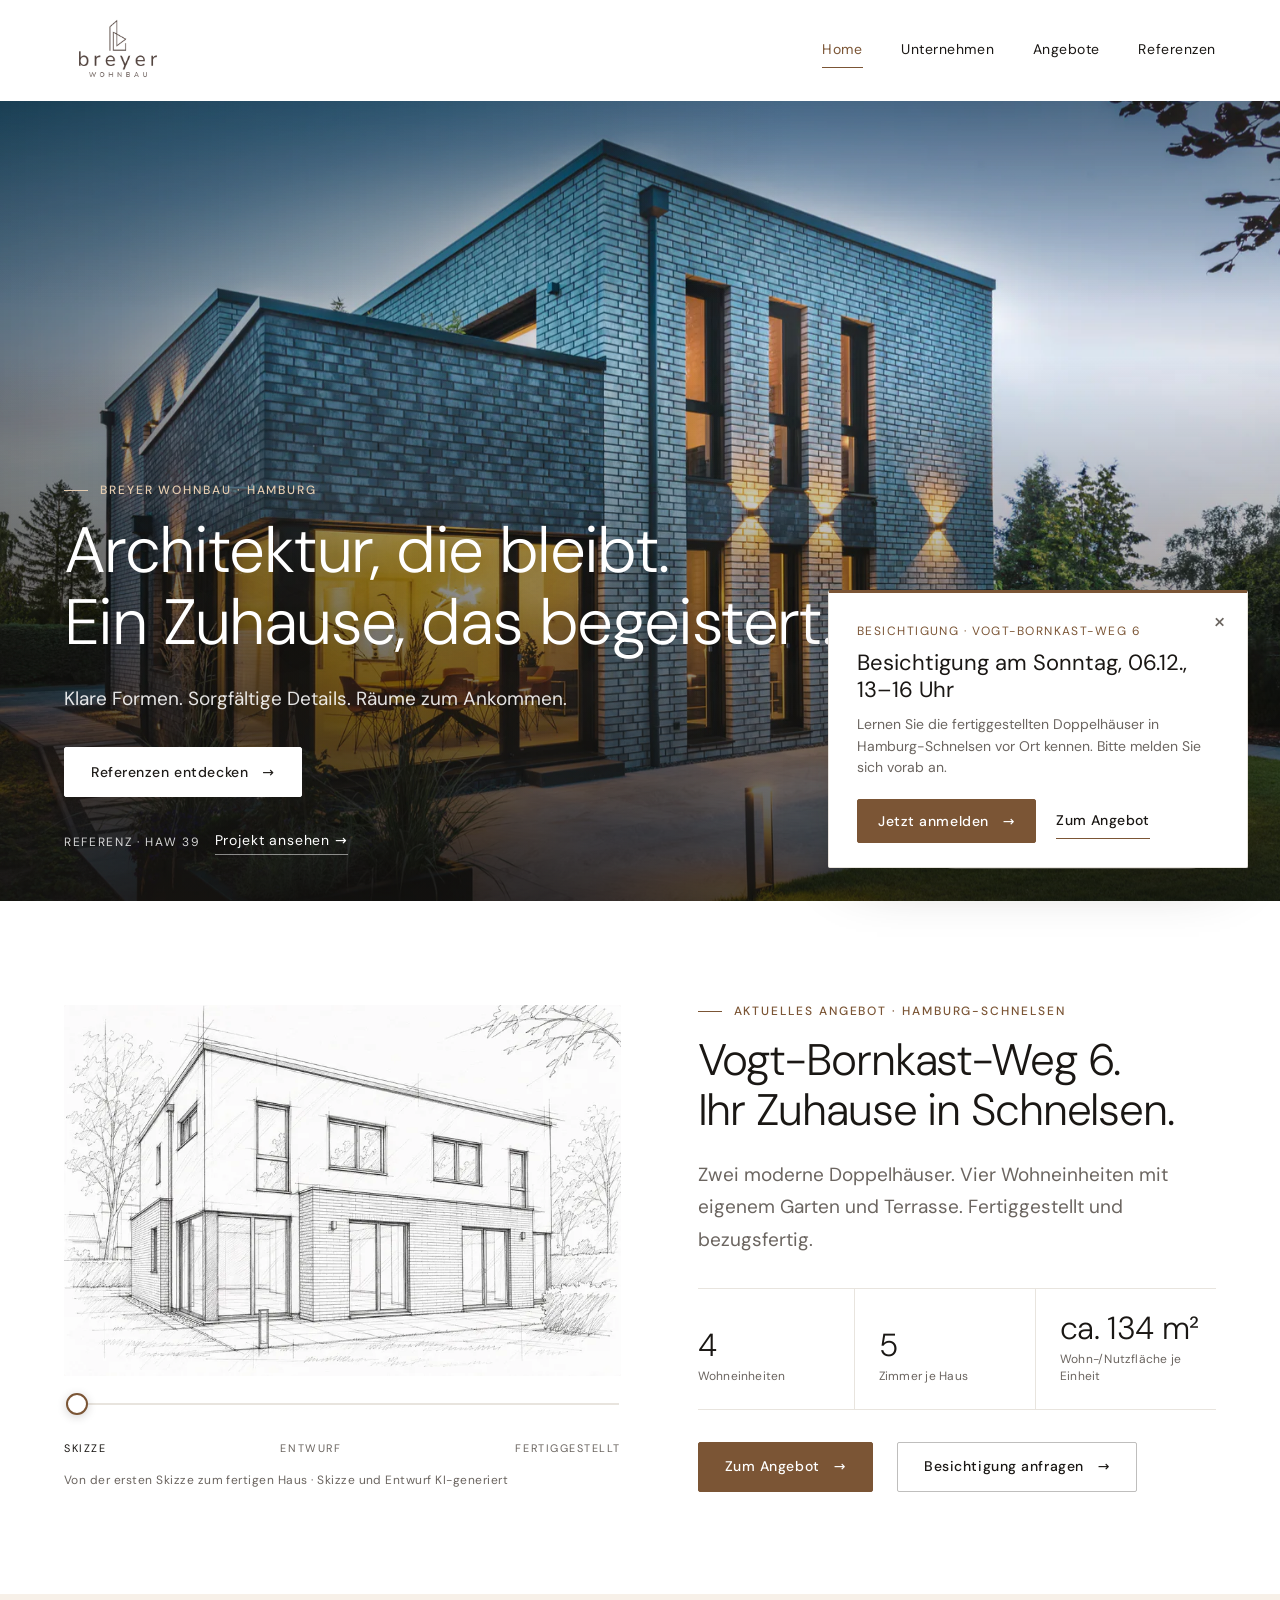
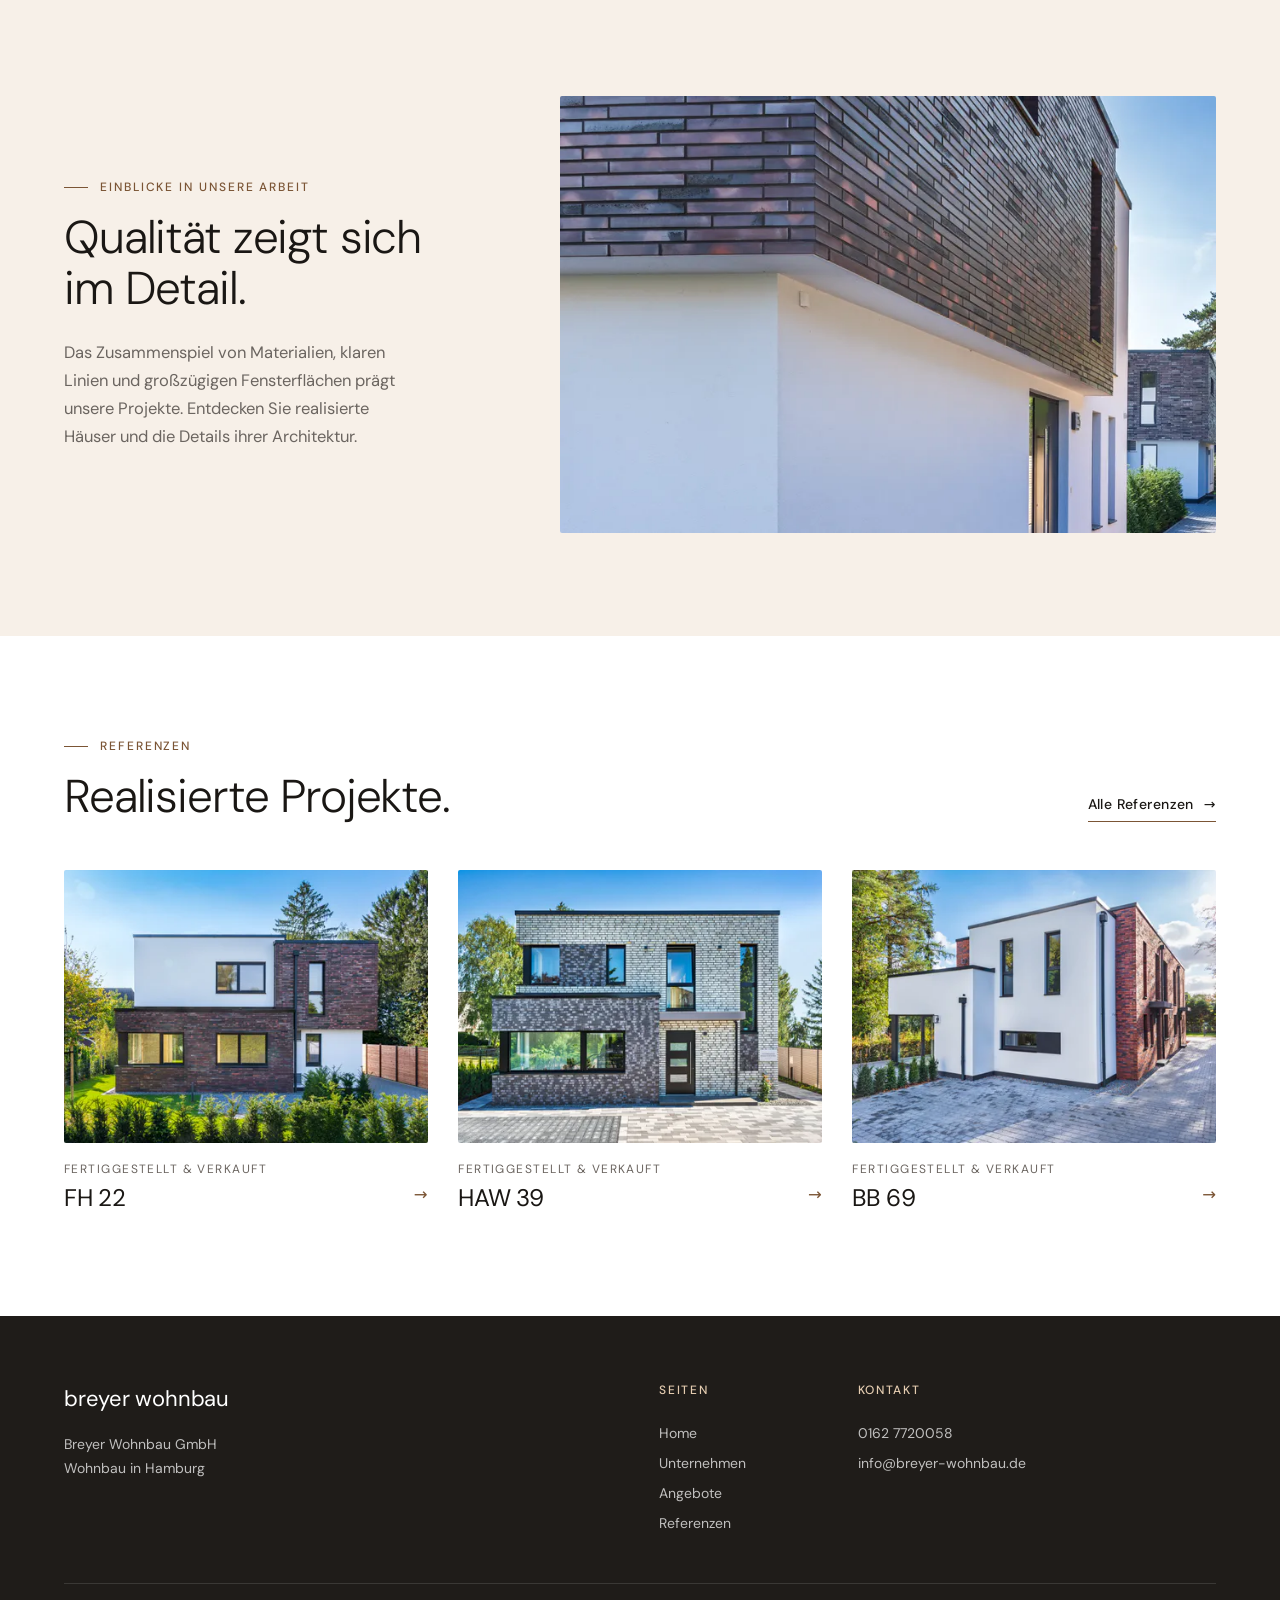
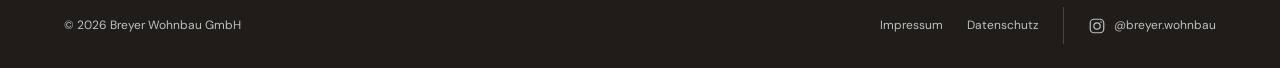
==== commit 737af5ff: "Versionsnummer an seite.js/style.css, damit Browser Änderungen sofort laden Co-Authored-By: Claude O" ====
--- a/index.html
+++ b/index.html
@@ -18,7 +18,7 @@
 <link rel="preload" href="schriften/dm-sans-latin-300-normal.woff2" as="font" type="font/woff2" crossorigin>
 <link rel="preload" as="image" type="image/webp" imagesrcset="bilder/haw-39-04-480.webp 480w, bilder/haw-39-04-800.webp 800w, bilder/haw-39-04-1200.webp 1200w, bilder/haw-39-04-1600.webp 1600w, bilder/haw-39-04-2400.webp 2400w" imagesizes="100vw">
 <link rel="stylesheet" href="design.css">
-<link rel="stylesheet" href="style.css">
+<link rel="stylesheet" href="style.css?v=20261127b">
 </head>
 <body class="seite-index">
 <a class="skip" href="#inhalt">Zum Inhalt springen</a>
@@ -43,6 +43,6 @@
 </div>
 <div class="wrap fuss-unten"><p class="footer-copy">© 2026 Breyer Wohnbau GmbH</p><div class="footer-links"><a href="impressum.html">Impressum</a><a href="datenschutz.html">Datenschutz</a><a class="social-link" href="https://www.instagram.com/breyer.wohnbau/" target="_blank" rel="noopener" aria-label="Instagram (@breyer.wohnbau) – öffnet in neuem Fenster"><svg viewBox="0 0 24 24" width="18" height="18" aria-hidden="true" focusable="false"><rect x="3" y="3" width="18" height="18" rx="5" fill="none" stroke="currentColor" stroke-width="1.6"/><circle cx="12" cy="12" r="4.2" fill="none" stroke="currentColor" stroke-width="1.6"/><circle cx="17.4" cy="6.6" r="1.1" fill="currentColor"/></svg><span>@breyer.wohnbau</span></a></div></div>
 </footer>
-<script src="seite.js" defer></script>
+<script src="seite.js?v=20261127b" defer></script>
 </body>
 </html>
--- a/style.css
+++ b/style.css
@@ -865,3 +865,34 @@
 #lageplan .lp-text li{padding:12px 0;border-bottom:1px solid var(--gray-200);color:var(--text)}
 #lageplan .expose-row{grid-column:1 / -1;grid-row:6;display:grid!important;grid-template-columns:minmax(0,1fr) auto;align-items:center;margin-top:clamp(32px,4vw,56px);padding:clamp(24px,3vw,40px)}
 @media (max-width:900px){#lageplan .wrap{grid-template-columns:minmax(0,1fr);grid-template-rows:none}#lageplan .sec-label,#lageplan .sec-title,#lageplan .lp-text,#lageplan .plans-grid,#lageplan .expose-row{grid-column:1;grid-row:auto}#lageplan .sec-label{order:1}#lageplan .sec-title{order:2}#lageplan .lp-text{order:3}#lageplan .plans-grid{order:4;margin:24px 0 0}#lageplan .expose-row{order:5;grid-template-columns:minmax(0,1fr)}}
+
+/* Hinweis-Banner (z. B. Besichtigungstermin) – wird von seite.js eingefügt */
+.hinweis{position:fixed;right:clamp(16px,3vw,32px);bottom:clamp(16px,3vw,32px);z-index:90;width:min(420px,calc(100vw - 32px));padding:28px 28px 24px;background:#fff;border:1px solid var(--linie);border-top:3px solid var(--braun);border-radius:var(--radius);box-shadow:0 24px 60px -28px rgba(30,20,10,.45);opacity:0;transform:translateY(16px);visibility:hidden;transition:opacity .4s var(--ease),transform .4s var(--ease),visibility 0s linear .4s}
+.hinweis.sichtbar{opacity:1;transform:none;visibility:visible;transition-delay:0s}
+.hinweis-kicker{margin:0 0 8px;padding-right:32px;font-size:var(--fs-xs);letter-spacing:.12em;text-transform:uppercase;color:var(--braun)}
+.hinweis-titel{margin:0 0 10px;padding-right:24px;font-size:22px;line-height:1.25;font-weight:400;color:var(--text)}
+.hinweis-text{margin:0 0 20px;font-size:var(--fs-s);line-height:1.55;color:var(--gray-600)}
+.hinweis-aktionen{display:flex;flex-wrap:wrap;align-items:center;gap:12px 20px}
+.hinweis-aktionen .btn{min-height:44px;padding:12px 20px}
+.hinweis-zu{position:absolute;top:10px;right:10px;width:36px;height:36px;display:grid;place-items:center;background:none;border:0;font-size:24px;line-height:1;color:var(--gray-600);cursor:pointer}
+.hinweis-zu:hover{color:var(--text)}
+body.menue-offen .hinweis{display:none}
+@media (max-width:560px){.hinweis{left:16px;right:16px;bottom:16px;width:auto;padding:22px 20px 18px}.hinweis-titel{font-size:19px}}
+@media (prefers-reduced-motion:reduce){.hinweis{transition:none}}
+@media print{.hinweis{display:none!important}}
+/* Anmelde-Pop-up zur Besichtigung */
+.anmeldung{position:fixed;inset:0;margin:auto;height:fit-content;width:min(480px,calc(100vw - 32px));max-height:calc(100dvh - 32px);overflow-y:auto;padding:32px 32px 28px;border:0;border-top:3px solid var(--braun);border-radius:var(--radius);background:#fff;color:var(--text);box-shadow:0 30px 80px -30px rgba(30,20,10,.5)}
+.anmeldung::backdrop{background:rgba(31,28,25,.55)}
+.anmeldung-titel{margin:0 0 8px;padding-right:24px;font-size:24px;line-height:1.25;font-weight:400}
+.anmeldung form{display:grid;gap:14px}
+.feld{display:grid;gap:6px;font-size:var(--fs-s);color:var(--gray-600)}
+.feld input,.feld select{width:100%;min-height:46px;padding:10px 12px;border:1px solid rgba(26,23,20,.25);border-radius:var(--radius);background:#fff;font:inherit;font-size:16px;color:var(--text)}
+.feld input:focus,.feld select:focus{outline:2px solid var(--braun);outline-offset:1px;border-color:var(--braun)}
+.feld-check{display:grid;grid-template-columns:auto 1fr;gap:10px;align-items:start;font-size:var(--fs-xs);line-height:1.5;color:var(--gray-600)}
+.feld-check input{width:18px;height:18px;margin:1px 0 0;accent-color:var(--braun)}
+.feld-check a{color:var(--braun);text-decoration:underline}
+.feld-falle{position:absolute!important;left:-9999px;width:1px;height:1px;opacity:0}
+.anmeldung-fehler{margin:0;padding:10px 12px;background:#fbeeea;border-left:3px solid #a3402a;font-size:var(--fs-s);color:#7a2c1c}
+.anmeldung .btn{margin-top:4px}
+.anmeldung-danke{outline:none}
+@media (max-width:560px){.anmeldung{padding:26px 20px 22px}.anmeldung-titel{font-size:21px}.anmeldung form .btn{width:100%}}
